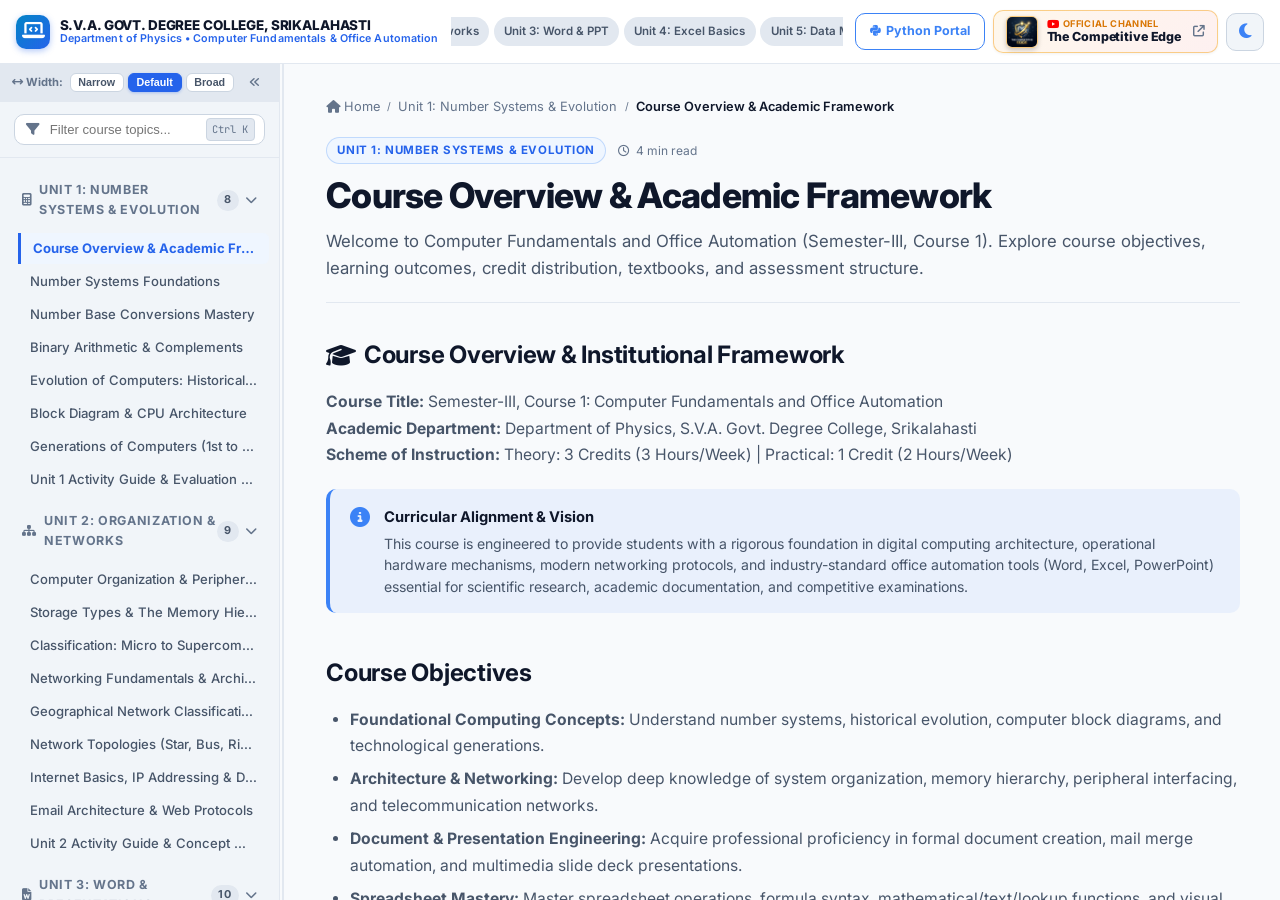
==== index.html @ bfd8ae58 "Initial commit: Computer Fundamentals & Office Automation Interactive Academic Portal" ====
<!DOCTYPE html>
<html lang="en" data-theme="light">
<head>
  <meta charset="UTF-8">
  <meta name="viewport" content="width=device-width, initial-scale=1.0">
  <title>Computer Fundamentals &amp; Office Automation | Department of Physics, S.V.A. Govt. Degree College, Srikalahasti</title>

  <!-- Google Fonts: Inter & JetBrains Mono -->
  <link rel="preconnect" href="https://fonts.googleapis.com">
  <link rel="preconnect" href="https://fonts.gstatic.com" crossorigin>
  <link href="https://fonts.googleapis.com/css2?family=Inter:wght@400;500;600;700;800&family=JetBrains+Mono:wght@400;500;700&display=swap" rel="stylesheet">

  <!-- Font Awesome 6.5 Icons -->
  <link rel="stylesheet" href="https://cdnjs.cloudflare.com/ajax/libs/font-awesome/6.5.1/css/all.min.css">

  <!-- Core Academic Theme & Interactive Tools Stylesheets -->
  <link rel="stylesheet" href="css/style.css">
  <link rel="stylesheet" href="css/interactive-tools.css">
</head>
<body>

  <!-- Top Reading Progress Indicator -->
  <div id="read-progress-bar"></div>

  <!-- Top Navigation Bar -->
  <header class="app-header">
    <div class="header-left">
      <button class="menu-toggle-btn" id="menu-toggle-btn" onclick="window.NavigationTracker.toggleMobileSidebar()" aria-label="Toggle Curriculum Menu">
        <i class="fa-solid fa-bars"></i>
      </button>

      <a href="#cfoa-intro" class="brand-badge">
        <div class="brand-logo-icon" style="background: linear-gradient(135deg, #0284c7, #2563eb);">
          <i class="fa-solid fa-laptop-code"></i>
        </div>
        <div class="brand-title-group">
          <h1>S.V.A. GOVT. DEGREE COLLEGE, SRIKALAHASTI</h1>
          <p>Department of Physics &bull; Computer Fundamentals &amp; Office Automation</p>
        </div>
      </a>
    </div>

    <!-- Quick Track Switcher Pills -->
    <nav class="track-switcher" aria-label="Curriculum Tracks">
      <a href="#cfoa-intro" class="track-pill active" data-track="track-unit1">Unit 1: Hardware</a>
      <a href="#computer-organization-io" class="track-pill" data-track="track-unit2">Unit 2: Networks</a>
      <a href="#word-basics-interface" class="track-pill" data-track="track-unit3">Unit 3: Word &amp; PPT</a>
      <a href="#spreadsheet-anatomy-referencing" class="track-pill" data-track="track-unit4">Unit 4: Excel Basics</a>
      <a href="#advanced-conditional-formatting" class="track-pill" data-track="track-unit5">Unit 5: Data Modelling</a>
      <a href="#lab-01-system-assembly" class="track-pill" data-track="track-practicals" style="background: rgba(16, 185, 129, 0.1); border-color: var(--accent-emerald); color: var(--accent-emerald);">
        <i class="fa-solid fa-flask"></i> 14 Practical Labs
      </a>
    </nav>

    <div class="header-right">
      <!-- Course Switcher Link to Python Master Portal -->
      <a href="../Python-SVAGDC/index.html" class="tool-btn" style="text-decoration: none; font-size: 0.78rem; font-weight: 700; color: #3b82f6; border-color: #3b82f6; display: inline-flex; align-items: center; gap: 0.35rem;" title="Switch to Python Master Portal">
        <i class="fa-brands fa-python"></i> Python Portal
      </a>

      <!-- YouTube Channel Promotion -->
      <a href="https://www.youtube.com/@TheCompetitiveEdge-b4z" target="_blank" rel="noopener noreferrer" class="yt-promo-btn" title="Visit our Official YouTube Channel: The Competitive Edge (S.V.A. Govt. Degree College, Srikalahasti)" aria-label="Visit The Competitive Edge Official YouTube Channel">
        <img src="Logo-TheCompetitiveEdge.jpg" alt="The Competitive Edge" class="yt-promo-logo">
        <div class="yt-text-box">
          <span class="yt-channel-label"><i class="fa-brands fa-youtube yt-red-icon"></i> Official Channel</span>
          <span class="yt-channel-name">The Competitive Edge</span>
        </div>
        <span class="yt-subscribe-badge" title="Watch on YouTube">
          <i class="fa-solid fa-arrow-up-right-from-square"></i>
        </span>
      </a>

      <button class="theme-toggle-btn" id="theme-toggle-btn" aria-label="Toggle Dark/Light Mode" title="Toggle Theme">
        <i class="fa-solid fa-moon"></i>
      </button>
    </div>
  </header>

  <!-- Main App Layout Container -->
  <div class="app-container">
    <!-- Mobile Sidebar Backdrop -->
    <div class="sidebar-backdrop" id="sidebar-backdrop" onclick="window.NavigationTracker.closeMobileSidebar()"></div>

    <!-- Floating Expand Button for Desktop when Sidebar is Collapsed -->
    <button class="sidebar-floating-toggle" id="sidebar-floating-toggle" title="Show Curriculum Menu">
      <i class="fa-solid fa-bars"></i>
      <span>Curriculum Menu</span>
    </button>

    <!-- Collapsible & Resizable Sidebar Navigation -->
    <aside class="app-sidebar" id="app-sidebar">
      <!-- Sidebar Width Adjustment Toolbar -->
      <div class="sidebar-width-toolbar">
        <div class="width-presets-group" title="Quick Width Presets">
          <span class="width-label"><i class="fa-solid fa-arrows-left-right"></i> Width:</span>
          <button type="button" class="btn-width-preset" data-width="210" title="Narrow Sidebar (210px)">Narrow</button>
          <button type="button" class="btn-width-preset active" data-width="280" title="Default Sidebar (280px)">Default</button>
          <button type="button" class="btn-width-preset" data-width="360" title="Broad Sidebar (360px)">Broad</button>
        </div>
        <button type="button" class="btn-sidebar-collapse" id="sidebar-collapse-btn" title="Collapse Sidebar Menu">
          <i class="fa-solid fa-angles-left"></i>
        </button>
      </div>

      <!-- Quick Search Filter in Sidebar -->
      <div class="sidebar-search-box">
        <div class="sidebar-input-wrapper">
          <i class="fa-solid fa-filter"></i>
          <input type="text" class="sidebar-search-input" id="sidebar-search-input" placeholder="Filter course topics..." autocomplete="off">
          <kbd class="sidebar-search-kbd">Ctrl K</kbd>
        </div>
      </div>

      <!-- Curriculum Accordion Tree Mount -->
      <nav class="curriculum-tree" id="curriculum-tree" aria-label="Curriculum Navigation"></nav>
    </aside>

    <!-- Draggable Sidebar Resizer Handle -->
    <div class="sidebar-resizer" id="sidebar-resizer" title="Drag to adjust sidebar width (Double-click to reset)"></div>

    <!-- Reading & Interactive Main Pane -->
    <main class="app-main" id="app-main">
      <div class="content-wrapper" id="topic-content-mount">
        <!-- Dynamic Topic Content Injected via app.js -->
        <div style="padding: 3rem 1rem; text-align: center; color: var(--text-muted);">
          <i class="fa-solid fa-spinner fa-spin" style="font-size: 2rem; margin-bottom: 1rem; color: var(--primary);"></i>
          <p>Loading course modules...</p>
        </div>
      </div>

      <!-- YouTube Channel Promotion Banner -->
      <section class="bottom-yt-promo-container" aria-label="Official YouTube Channel Promotion">
        <div class="bottom-yt-card">
          <div class="bottom-yt-left">
            <img src="Logo-TheCompetitiveEdge.jpg" alt="The Competitive Edge Crest Logo" class="bottom-yt-crest">
          </div>
          <div class="bottom-yt-body">
            <div class="bottom-yt-badge">
              <i class="fa-brands fa-youtube"></i> OFFICIAL YOUTUBE CHANNEL
            </div>
            <h2 class="bottom-yt-title">The Competitive Edge</h2>
            <p class="bottom-yt-subtitle">
              Department of Physics &bull; S.V.A. Govt. Degree College, Srikalahasti
            </p>
            <div class="bottom-yt-desc">
              <p>
                <strong>Welcome to The Competitive Edge</strong> &mdash; your one-stop academic destination for smart and effective competitive exam preparation! 🎯
              </p>
              <p>
                A complete package for degree scholars and competitive aspirants. We are dedicated to helping students build the analytical skills, computer literacy, reasoning, and competitive edge needed to succeed in government and higher academic examinations.
              </p>
              
              <div class="bottom-yt-features-title">
                📚 What you’ll find on this channel:
              </div>
              <ul class="bottom-yt-grid">
                <li><span>📰</span> Daily Current Affairs &amp; Quizzes</li>
                <li><span>🔢</span> Quantitative Aptitude &amp; Arithmetic</li>
                <li><span>🧠</span> Reasoning &ndash; Verbal &amp; Non-Verbal</li>
                <li><span>📖</span> General English &amp; Vocabulary</li>
                <li><span>🔬</span> General Science &amp; Physics Lectures</li>
                <li><span>💻</span> Computer Fundamentals &amp; Office Automation</li>
                <li><span>🎯</span> Practice Questions, Quizzes &amp; Revision</li>
                <li><span>💡</span> Exam Strategies, Tips &amp; Shortcuts</li>
              </ul>

              <div class="bottom-yt-target-exams">
                Content tailored for aspirants preparing for UPSC, SSC CGL, Banking, Railways (RRB), APPSC, TSPSC, State PSCs, Police, Defence, and university examinations.
              </div>
            </div>
            <div class="bottom-yt-actions">
              <a href="https://www.youtube.com/@TheCompetitiveEdge-b4z" target="_blank" rel="noopener noreferrer" class="btn-yt-big-subscribe" title="Subscribe to The Competitive Edge on YouTube">
                <i class="fa-brands fa-youtube"></i> Subscribe &amp; Watch Lectures <i class="fa-solid fa-arrow-up-right-from-square"></i>
              </a>
              <span class="bottom-yt-stat"><i class="fa-solid fa-circle-check"></i> Free Academic Lectures &amp; Competitive Exam Prep</span>
            </div>
          </div>
        </div>
      </section>

      <!-- Footer -->
      <footer class="app-footer">
        <div class="footer-dept-badge">DEPARTMENT OF PHYSICS</div>
        <p>S.V.A. Govt. Degree College, Srikalahasti, Tirupati District, Andhra Pradesh</p>
        <p style="margin-top: 0.35rem; font-size: 0.76rem; color: var(--text-muted);">
          Semester-III &bull; Course 1: Computer Fundamentals and Office Automation &bull; Live Interactive Web Portal
        </p>
      </footer>
    </main>
  </div>

  <!-- Global Fast Search Modal (Ctrl+K) -->
  <div class="search-modal-backdrop" id="search-modal-backdrop">
    <div class="search-modal">
      <div class="search-modal-header">
        <i class="fa-solid fa-magnifying-glass"></i>
        <input type="text" class="search-modal-input" id="search-modal-input" placeholder="Search number systems, networking, Word, Excel formulas, labs..." autocomplete="off">
        <button class="search-modal-close" id="search-modal-close" aria-label="Close search modal">
          <i class="fa-solid fa-xmark"></i>
        </button>
      </div>
      <ul class="search-results-list" id="search-results-list"></ul>
    </div>
  </div>

  <!-- Application Logic Scripts -->
  <script src="js/curriculum_data.js"></script>
  <script src="js/spreadsheet_engine.js"></script>
  <script src="js/number_converter.js"></script>
  <script src="js/topology_simulator.js"></script>
  <script src="js/quiz.js"></script>
  <script src="js/navigation.js"></script>
  <script src="js/app.js"></script>

</body>
</html>
---- css/style.css ----
/* ==========================================================================
   Python-SVAGDC: Master Python Learning Portal
   S.V.A. Govt. Degree College, Srikalahasti
   Bespoke Academic Theme & Responsive Layout
   ========================================================================== */

:root {
  --font-sans: 'Inter', -apple-system, BlinkMacSystemFont, "Segoe UI", Roboto, Oxygen, Ubuntu, Cantarell, sans-serif;
  --font-mono: 'JetBrains Mono', 'Fira Code', Menlo, Monaco, Consolas, monospace;

  /* Light Theme Palette */
  --bg-primary: #f8fafc;
  --bg-surface: #ffffff;
  --bg-surface-elevated: #ffffff;
  --bg-sidebar: #f1f5f9;
  --bg-hover: #e2e8f0;
  --bg-active: #e0f2fe;

  --border-subtle: #e2e8f0;
  --border-medium: #cbd5e1;
  --border-focus: #3b82f6;

  --text-primary: #0f172a;
  --text-secondary: #475569;
  --text-muted: #64748b;
  --text-inverse: #ffffff;

  --primary: #2563eb;
  --primary-hover: #1d4ed8;
  --primary-light: #eff6ff;
  --primary-dark: #1e40af;

  --accent-cyan: #0284c7;
  --accent-emerald: #059669;
  --accent-amber: #d97706;
  --accent-purple: #7c3aed;
  --accent-rose: #e11d48;

  --card-shadow: 0 1px 3px 0 rgb(0 0 0 / 0.08), 0 1px 2px -1px rgb(0 0 0 / 0.08);
  --card-shadow-hover: 0 10px 15px -3px rgb(0 0 0 / 0.08), 0 4px 6px -4px rgb(0 0 0 / 0.04);
  --modal-shadow: 0 20px 25px -5px rgb(0 0 0 / 0.15), 0 8px 10px -6px rgb(0 0 0 / 0.1);

  --header-height: 64px;
  --sidebar-width: 280px;
  --content-max-width: 1040px;
  --radius-sm: 6px;
  --radius-md: 10px;
  --radius-lg: 16px;
  --radius-full: 9999px;
  --transition-fast: 0.15s ease;
  --transition-normal: 0.25s ease;
}

[data-theme="dark"] {
  --bg-primary: #090d16;
  --bg-surface: #0f172a;
  --bg-surface-elevated: #1e293b;
  --bg-sidebar: #0b1120;
  --bg-hover: #1e293b;
  --bg-active: #1e3a8a33;

  --border-subtle: #1e293b;
  --border-medium: #334155;
  --border-focus: #60a5fa;

  --text-primary: #f8fafc;
  --text-secondary: #cbd5e1;
  --text-muted: #94a3b8;
  --text-inverse: #0f172a;

  --primary: #38bdf8;
  --primary-hover: #7dd3fc;
  --primary-light: #0369a133;
  --primary-dark: #0284c7;

  --accent-cyan: #38bdf8;
  --accent-emerald: #10b981;
  --accent-amber: #fbbf24;
  --accent-purple: #a855f7;
  --accent-rose: #f43f5e;

  --card-shadow: 0 4px 6px -1px rgb(0 0 0 / 0.3), 0 2px 4px -2px rgb(0 0 0 / 0.3);
  --card-shadow-hover: 0 10px 15px -3px rgb(0 0 0 / 0.4), 0 4px 6px -4px rgb(0 0 0 / 0.2);
  --modal-shadow: 0 25px 50px -12px rgb(0 0 0 / 0.7);
}

*, *::before, *::after {
  box-sizing: border-box;
  margin: 0;
  padding: 0;
}

html {
  scroll-behavior: smooth;
  font-size: 16px;
}

body {
  font-family: var(--font-sans);
  background-color: var(--bg-primary);
  color: var(--text-primary);
  line-height: 1.65;
  min-height: 100vh;
  display: flex;
  flex-direction: column;
  -webkit-font-smoothing: antialiased;
  -moz-osx-font-smoothing: grayscale;
}

/* ================= Top Progress Bar ================= */
#read-progress-bar {
  position: fixed;
  top: 0;
  left: 0;
  height: 3px;
  background: linear-gradient(90deg, var(--accent-cyan), var(--primary), var(--accent-emerald));
  z-index: 1001;
  width: 0%;
  transition: width 0.1s linear;
}

/* ================= Top Navigation Bar ================= */
.app-header {
  height: var(--header-height);
  background-color: var(--bg-surface);
  border-bottom: 1px solid var(--border-subtle);
  position: sticky;
  top: 0;
  z-index: 1000;
  display: flex;
  align-items: center;
  justify-content: space-between;
  padding: 0 1rem;
  gap: 0.75rem;
  backdrop-filter: blur(12px);
}

.header-left {
  display: flex;
  align-items: center;
  gap: 0.6rem;
  flex-shrink: 0;
}

.menu-toggle-btn {
  display: none;
  background: transparent;
  border: 1px solid var(--border-medium);
  color: var(--text-primary);
  width: 36px;
  height: 36px;
  border-radius: var(--radius-sm);
  cursor: pointer;
  align-items: center;
  justify-content: center;
  font-size: 1rem;
}

.brand-badge {
  display: flex;
  align-items: center;
  gap: 0.6rem;
  text-decoration: none;
  color: inherit;
}

.brand-logo-icon {
  width: 34px;
  height: 34px;
  background: linear-gradient(135deg, #0284c7, #3b82f6);
  border-radius: var(--radius-md);
  display: flex;
  align-items: center;
  justify-content: center;
  color: #ffffff;
  font-size: 1.15rem;
  box-shadow: 0 2px 6px rgba(37, 99, 235, 0.35);
  flex-shrink: 0;
}

.brand-title-group h1 {
  font-size: 0.84rem;
  font-weight: 800;
  letter-spacing: -0.01em;
  color: var(--text-primary);
  line-height: 1.15;
  white-space: nowrap;
}

.brand-title-group p {
  font-size: 0.67rem;
  font-weight: 600;
  color: var(--primary);
  letter-spacing: 0.01em;
  line-height: 1.1;
  white-space: nowrap;
}

/* Quick Track Switcher Pills */
.track-switcher {
  display: flex;
  align-items: center;
  gap: 0.3rem;
  overflow-x: auto;
  flex: 1;
  min-width: 0;
  justify-content: center;
  scrollbar-width: none;
  padding: 0 0.25rem;
}

.track-switcher::-webkit-scrollbar {
  display: none;
}

.track-pill {
  padding: 0.26rem 0.58rem;
  border-radius: var(--radius-full);
  font-size: 0.72rem;
  font-weight: 600;
  color: var(--text-secondary);
  background: var(--bg-hover);
  border: 1px solid transparent;
  cursor: pointer;
  text-decoration: none;
  white-space: nowrap;
  flex-shrink: 0;
  transition: all var(--transition-fast);
}

.track-pill:hover {
  background: var(--bg-active);
  color: var(--primary);
  border-color: var(--border-medium);
}

.track-pill.active {
  background: var(--primary);
  color: #ffffff;
  border-color: var(--primary);
}

.header-right {
  display: flex;
  align-items: center;
  gap: 0.5rem;
  flex-shrink: 0;
}

/* ================= The Competitive Edge YouTube Promotion Badge ================= */
.yt-promo-btn {
  display: flex;
  align-items: center;
  gap: 0.55rem;
  padding: 0.3rem 0.75rem;
  min-width: auto;
  background: linear-gradient(135deg, rgba(245, 158, 11, 0.08), rgba(239, 68, 68, 0.08));
  border: 1.5px solid rgba(245, 158, 11, 0.45);
  border-radius: var(--radius-md);
  color: var(--text-primary);
  text-decoration: none;
  cursor: pointer;
  transition: all var(--transition-fast);
  line-height: 1.2;
  box-shadow: 0 1px 3px rgba(0, 0, 0, 0.06);
}

.yt-promo-btn:hover {
  background: linear-gradient(135deg, rgba(245, 158, 11, 0.16), rgba(239, 68, 68, 0.15));
  border-color: #f59e0b;
  box-shadow: 0 3px 10px rgba(245, 158, 11, 0.25);
  transform: translateY(-1px);
}

.yt-promo-logo {
  width: 32px;
  height: 32px;
  border-radius: 6px;
  object-fit: cover;
  flex-shrink: 0;
  box-shadow: 0 2px 5px rgba(0, 0, 0, 0.2);
  border: 1px solid rgba(245, 158, 11, 0.5);
  transition: transform var(--transition-fast);
}

.yt-promo-btn:hover .yt-promo-logo {
  transform: scale(1.05);
}

.yt-text-box {
  display: flex;
  flex-direction: column;
}

.yt-channel-label {
  font-size: 0.58rem;
  font-weight: 700;
  text-transform: uppercase;
  letter-spacing: 0.04em;
  color: #d97706;
  display: flex;
  align-items: center;
  gap: 0.25rem;
}

.yt-red-icon {
  color: #ff0000;
  font-size: 0.68rem;
}

.yt-channel-name {
  font-size: 0.78rem;
  font-weight: 800;
  color: var(--text-primary);
  white-space: nowrap;
  letter-spacing: -0.01em;
}

.yt-subscribe-badge {
  font-size: 0.72rem;
  color: var(--text-muted);
  margin-left: 0.2rem;
  transition: color var(--transition-fast), transform var(--transition-fast);
}

.yt-promo-btn:hover .yt-subscribe-badge {
  color: #ef4444;
  transform: translate(2px, -2px);
}

[data-theme="dark"] .yt-promo-btn {
  background: linear-gradient(135deg, rgba(245, 158, 11, 0.12), rgba(239, 68, 68, 0.14));
  border-color: rgba(245, 158, 11, 0.55);
}

[data-theme="dark"] .yt-channel-label {
  color: #fbbf24;
}

[data-theme="dark"] .yt-promo-btn:hover {
  border-color: #fbbf24;
  box-shadow: 0 4px 16px rgba(245, 158, 11, 0.35);
}

@media (max-width: 1024px) {
  .yt-promo-btn {
    min-width: auto;
    padding: 0.35rem 0.75rem;
  }
}

@media (max-width: 768px) {
  .yt-channel-label {
    font-size: 0.6rem;
  }
  .yt-channel-name {
    font-size: 0.78rem;
  }
}

@media (max-width: 580px) {
  .yt-text-box, .yt-subscribe-badge {
    display: none;
  }
  .yt-promo-btn {
    min-width: auto;
    padding: 0.25rem 0.4rem;
  }
  .yt-promo-logo {
    width: 34px;
    height: 34px;
  }
}

.search-trigger-btn {
  display: flex;
  align-items: center;
  gap: 0.5rem;
  padding: 0.45rem 0.85rem;
  background: var(--bg-sidebar);
  border: 1px solid var(--border-medium);
  border-radius: var(--radius-md);
  color: var(--text-muted);
  font-size: 0.82rem;
  cursor: pointer;
  transition: all var(--transition-fast);
}

.search-trigger-btn:hover {
  border-color: var(--primary);
  color: var(--text-primary);
}

.search-kbd {
  font-family: var(--font-mono);
  font-size: 0.7rem;
  background: var(--bg-hover);
  border: 1px solid var(--border-medium);
  border-radius: 4px;
  padding: 0.1rem 0.35rem;
  color: var(--text-secondary);
}

.theme-toggle-btn {
  background: var(--bg-sidebar);
  border: 1px solid var(--border-medium);
  color: var(--text-primary);
  width: 38px;
  height: 38px;
  border-radius: var(--radius-md);
  display: flex;
  align-items: center;
  justify-content: center;
  cursor: pointer;
  font-size: 1.05rem;
  transition: all var(--transition-fast);
}

.theme-toggle-btn:hover {
  background: var(--bg-hover);
  border-color: var(--border-focus);
}

/* ================= App Layout Wrapper ================= */
.app-container {
  display: flex;
  flex: 1;
  position: relative;
  overflow: hidden;
}

/* ================= Sidebar Navigation & Width Controls ================= */
.app-sidebar {
  width: var(--sidebar-width);
  background-color: var(--bg-sidebar);
  border-right: 1px solid var(--border-subtle);
  height: calc(100vh - var(--header-height));
  position: sticky;
  top: var(--header-height);
  overflow-y: auto;
  display: flex;
  flex-direction: column;
  flex-shrink: 0;
  transition: transform var(--transition-normal);
}

.app-sidebar.collapsed-desktop {
  width: 0 !important;
  min-width: 0 !important;
  overflow: hidden !important;
  border-right: none !important;
  padding: 0 !important;
  visibility: hidden;
}

/* Sidebar Width Toolbar (Narrow, Default, Broad Presets & Collapse) */
.sidebar-width-toolbar {
  display: flex;
  align-items: center;
  justify-content: space-between;
  padding: 0.4rem 0.75rem;
  background-color: var(--bg-hover);
  border-bottom: 1px solid var(--border-subtle);
  position: sticky;
  top: 0;
  z-index: 12;
  font-size: 0.74rem;
}

.width-presets-group {
  display: flex;
  align-items: center;
  gap: 0.25rem;
}

.width-label {
  font-size: 0.7rem;
  font-weight: 700;
  color: var(--text-muted);
  display: flex;
  align-items: center;
  gap: 0.2rem;
  margin-right: 0.15rem;
}

.btn-width-preset {
  background: var(--bg-surface);
  border: 1px solid var(--border-medium);
  color: var(--text-secondary);
  font-size: 0.67rem;
  font-weight: 600;
  padding: 0.18rem 0.48rem;
  border-radius: var(--radius-sm);
  cursor: pointer;
  transition: all var(--transition-fast);
}

.btn-width-preset:hover {
  background: var(--bg-surface);
  color: var(--primary);
  border-color: var(--primary);
}

.btn-width-preset.active {
  background: var(--primary);
  color: #ffffff;
  border-color: var(--primary);
  font-weight: 700;
  box-shadow: 0 1px 3px rgba(37, 99, 235, 0.3);
}

.btn-sidebar-collapse {
  background: transparent;
  border: 1px solid transparent;
  color: var(--text-muted);
  width: 24px;
  height: 24px;
  border-radius: var(--radius-sm);
  display: flex;
  align-items: center;
  justify-content: center;
  cursor: pointer;
  font-size: 0.72rem;
  transition: all var(--transition-fast);
}

.btn-sidebar-collapse:hover {
  background: var(--bg-surface);
  color: var(--primary);
  border-color: var(--border-medium);
}

/* Draggable Splitter Divider between Sidebar and Main Content */
.sidebar-resizer {
  width: 6px;
  background: transparent;
  cursor: col-resize;
  position: relative;
  flex-shrink: 0;
  z-index: 90;
  transition: background 0.15s ease;
  user-select: none;
}

.sidebar-resizer::after {
  content: '';
  position: absolute;
  top: 0;
  bottom: 0;
  left: 2px;
  width: 2px;
  background: var(--border-subtle);
  transition: all 0.15s ease;
}

.sidebar-resizer:hover,
.sidebar-resizer.dragging {
  background: rgba(37, 99, 235, 0.12);
}

.sidebar-resizer:hover::after,
.sidebar-resizer.dragging::after {
  background: var(--primary);
  width: 3px;
  box-shadow: 0 0 8px rgba(37, 99, 235, 0.5);
}

body.resizing-sidebar {
  cursor: col-resize !important;
  user-select: none !important;
}

body.resizing-sidebar iframe,
body.resizing-sidebar textarea {
  pointer-events: none !important;
}

/* Floating Expand Trigger when Sidebar is Hidden on Desktop */
.sidebar-floating-toggle {
  display: none;
  position: fixed;
  left: 0;
  top: 75px;
  z-index: 1002;
  background: var(--primary);
  color: #ffffff;
  border: none;
  border-radius: 0 var(--radius-md) var(--radius-md) 0;
  padding: 0.5rem 0.75rem;
  cursor: pointer;
  box-shadow: 0 4px 14px rgba(37, 99, 235, 0.45);
  align-items: center;
  gap: 0.45rem;
  font-size: 0.78rem;
  font-weight: 700;
  transition: all var(--transition-fast);
}

.sidebar-floating-toggle:hover {
  background: var(--primary-hover);
  transform: translateX(2px);
}

.sidebar-floating-toggle.visible {
  display: inline-flex;
}

.sidebar-search-box {
  padding: 0.75rem 0.85rem;
  border-bottom: 1px solid var(--border-subtle);
  position: sticky;
  top: 36px;
  background-color: var(--bg-sidebar);
  z-index: 10;
}

.sidebar-input-wrapper {
  position: relative;
  display: flex;
  align-items: center;
}

.sidebar-input-wrapper i {
  position: absolute;
  left: 0.75rem;
  color: var(--text-muted);
  font-size: 0.85rem;
}

.sidebar-search-input {
  width: 100%;
  padding: 0.45rem 0.75rem 0.45rem 2.2rem;
  border-radius: var(--radius-md);
  border: 1px solid var(--border-medium);
  background-color: var(--bg-surface);
  color: var(--text-primary);
  font-size: 0.82rem;
  outline: none;
  transition: border-color var(--transition-fast);
}

.sidebar-search-input:focus {
  border-color: var(--border-focus);
  box-shadow: 0 0 0 2px rgba(59, 130, 246, 0.2);
}

.sidebar-search-kbd {
  position: absolute;
  right: 0.65rem;
  font-family: var(--font-mono);
  font-size: 0.65rem;
  background: var(--bg-hover);
  border: 1px solid var(--border-medium);
  border-radius: 4px;
  padding: 0.1rem 0.35rem;
  color: var(--text-muted);
  pointer-events: none;
}

.curriculum-tree {
  padding: 0.75rem 0.6rem 2rem 0.6rem;
  display: flex;
  flex-direction: column;
  gap: 0.35rem;
}

.category-group {
  border-radius: var(--radius-md);
  overflow: hidden;
}

.category-header {
  display: flex;
  align-items: center;
  justify-content: space-between;
  padding: 0.6rem 0.75rem;
  font-size: 0.78rem;
  font-weight: 700;
  text-transform: uppercase;
  letter-spacing: 0.05em;
  color: var(--text-muted);
  cursor: pointer;
  user-select: none;
  border-radius: var(--radius-sm);
  transition: all var(--transition-fast);
}

.category-header:hover {
  background-color: var(--bg-hover);
  color: var(--text-primary);
}

.category-header-title {
  display: flex;
  align-items: center;
  gap: 0.5rem;
}

.category-badge {
  font-size: 0.68rem;
  padding: 0.1rem 0.45rem;
  border-radius: var(--radius-full);
  background-color: var(--bg-hover);
  color: var(--text-secondary);
}

.category-arrow {
  font-size: 0.75rem;
  transition: transform var(--transition-fast);
}

.category-group.collapsed .category-arrow {
  transform: rotate(-90deg);
}

.category-group.collapsed .topic-list {
  display: none;
}

.topic-list {
  list-style: none;
  padding-left: 0.5rem;
  margin-top: 0.15rem;
  display: flex;
  flex-direction: column;
  gap: 0.12rem;
}

.topic-item a {
  display: flex;
  align-items: center;
  justify-content: space-between;
  gap: 0.45rem;
  padding: 0.42rem 0.75rem;
  font-size: 0.82rem;
  font-weight: 500;
  color: var(--text-secondary);
  text-decoration: none;
  border-radius: var(--radius-sm);
  transition: all var(--transition-fast);
  line-height: 1.35;
}

.topic-item a span {
  flex: 1;
  min-width: 0;
  overflow: hidden;
  text-overflow: ellipsis;
  white-space: nowrap;
}

.topic-item a:hover {
  background-color: var(--bg-hover);
  color: var(--text-primary);
  transform: translateX(2px);
}

.topic-item.active a {
  background-color: var(--primary-light);
  color: var(--primary);
  font-weight: 700;
  border-left: 3px solid var(--primary);
  border-top-left-radius: 0;
  border-bottom-left-radius: 0;
}

.topic-item .check-icon {
  font-size: 0.72rem;
  color: var(--accent-emerald);
  display: none;
}

.topic-item.completed .check-icon {
  display: inline-block;
}

/* ================= Main Content Area ================= */
.app-main {
  flex: 1;
  min-width: 0;
  height: calc(100vh - var(--header-height));
  overflow-y: auto;
  padding: 2rem 2.5rem 4rem 2.5rem;
  scroll-behavior: smooth;
}

.content-wrapper {
  max-width: var(--content-max-width);
  margin: 0 auto;
}

/* Breadcrumbs */
.breadcrumbs {
  display: flex;
  align-items: center;
  gap: 0.45rem;
  font-size: 0.8rem;
  color: var(--text-muted);
  margin-bottom: 1.25rem;
}

.breadcrumbs a {
  color: var(--text-muted);
  text-decoration: none;
  transition: color var(--transition-fast);
}

.breadcrumbs a:hover {
  color: var(--primary);
}

.breadcrumbs .separator {
  font-size: 0.65rem;
  color: var(--text-muted);
}

.breadcrumbs .current {
  color: var(--text-primary);
  font-weight: 600;
}

/* Lesson Header & Meta */
.lesson-header {
  margin-bottom: 2rem;
  padding-bottom: 1.25rem;
  border-bottom: 1px solid var(--border-subtle);
}

.lesson-meta-row {
  display: flex;
  align-items: center;
  gap: 0.75rem;
  margin-bottom: 0.6rem;
  flex-wrap: wrap;
}

.module-tag {
  font-size: 0.72rem;
  font-weight: 700;
  text-transform: uppercase;
  letter-spacing: 0.05em;
  padding: 0.2rem 0.65rem;
  border-radius: var(--radius-full);
  background-color: var(--primary-light);
  color: var(--primary);
  border: 1px solid rgba(59, 130, 246, 0.25);
}

.read-time {
  font-size: 0.75rem;
  color: var(--text-muted);
  display: flex;
  align-items: center;
  gap: 0.35rem;
}

.lesson-title {
  font-size: 2.2rem;
  font-weight: 800;
  letter-spacing: -0.02em;
  color: var(--text-primary);
  line-height: 1.2;
  margin-bottom: 0.75rem;
}

.lesson-lead {
  font-size: 1.05rem;
  color: var(--text-secondary);
  line-height: 1.6;
  max-width: 900px;
}

/* Chapter Navigation Quick Buttons */
.nav-buttons-bar {
  display: flex;
  align-items: center;
  justify-content: space-between;
  margin: 1.5rem 0;
  gap: 1rem;
}

.nav-btn {
  display: inline-flex;
  align-items: center;
  gap: 0.5rem;
  padding: 0.55rem 1.1rem;
  border-radius: var(--radius-md);
  font-size: 0.86rem;
  font-weight: 600;
  text-decoration: none;
  cursor: pointer;
  transition: all var(--transition-fast);
  border: 1px solid var(--border-medium);
  background-color: var(--bg-surface);
  color: var(--text-primary);
}

.nav-btn:hover {
  border-color: var(--primary);
  color: var(--primary);
  background-color: var(--bg-hover);
}

.nav-btn.primary {
  background-color: var(--primary);
  color: #ffffff;
  border-color: var(--primary);
  box-shadow: 0 2px 4px rgba(37, 99, 235, 0.25);
}

.nav-btn.primary:hover {
  background-color: var(--primary-hover);
}

.nav-btn.disabled {
  opacity: 0.4;
  pointer-events: none;
  cursor: not-allowed;
}

/* Pedagogical Sections & Typography */
.pedagogy-section {
  margin-bottom: 2.5rem;
}

.pedagogy-section h2 {
  font-size: 1.5rem;
  font-weight: 700;
  letter-spacing: -0.01em;
  color: var(--text-primary);
  margin-bottom: 0.9rem;
  display: flex;
  align-items: center;
  gap: 0.5rem;
}

.pedagogy-section h3 {
  font-size: 1.2rem;
  font-weight: 600;
  color: var(--text-primary);
  margin: 1.5rem 0 0.75rem 0;
}

.pedagogy-section p {
  color: var(--text-secondary);
  font-size: 0.98rem;
  line-height: 1.7;
  margin-bottom: 1rem;
}

.pedagogy-section ul, .pedagogy-section ol {
  color: var(--text-secondary);
  font-size: 0.98rem;
  line-height: 1.7;
  padding-left: 1.5rem;
  margin-bottom: 1rem;
}

.pedagogy-section li {
  margin-bottom: 0.4rem;
}

.pedagogy-section code {
  font-family: var(--font-mono);
  font-size: 0.88em;
  background-color: var(--bg-hover);
  color: var(--accent-rose);
  padding: 0.15rem 0.35rem;
  border-radius: var(--radius-sm);
  border: 1px solid var(--border-subtle);
}

/* Callout Alerts */
.callout-box {
  border-radius: var(--radius-md);
  padding: 1rem 1.25rem;
  margin: 1.25rem 0;
  display: flex;
  gap: 0.85rem;
  border-left: 4px solid;
}

.callout-box.info {
  background-color: rgba(59, 130, 246, 0.08);
  border-color: #3b82f6;
  color: var(--text-primary);
}

.callout-box.tip {
  background-color: rgba(16, 185, 129, 0.08);
  border-color: #10b981;
  color: var(--text-primary);
}

.callout-box.warning {
  background-color: rgba(245, 158, 11, 0.08);
  border-color: #f59e0b;
  color: var(--text-primary);
}

.callout-box.academic {
  background-color: rgba(124, 58, 237, 0.08);
  border-color: #7c3aed;
  color: var(--text-primary);
}

.callout-icon {
  font-size: 1.25rem;
  line-height: 1;
  flex-shrink: 0;
  margin-top: 0.15rem;
}

.callout-box.info .callout-icon { color: #3b82f6; }
.callout-box.tip .callout-icon { color: #10b981; }
.callout-box.warning .callout-icon { color: #f59e0b; }
.callout-box.academic .callout-icon { color: #7c3aed; }

.callout-content {
  flex: 1;
}

.callout-title {
  font-weight: 700;
  font-size: 0.92rem;
  margin-bottom: 0.25rem;
}

.callout-text {
  font-size: 0.88rem;
  color: var(--text-secondary);
  line-height: 1.5;
}

/* Modern Data & Reference Tables */
.table-container {
  overflow-x: auto;
  margin: 1.5rem 0;
  border-radius: var(--radius-md);
  border: 1px solid var(--border-medium);
  background-color: var(--bg-surface);
  box-shadow: var(--card-shadow);
}

.data-table {
  width: 100%;
  border-collapse: collapse;
  text-align: left;
  font-size: 0.88rem;
}

.data-table th {
  background-color: var(--bg-sidebar);
  color: var(--text-primary);
  font-weight: 700;
  padding: 0.75rem 1rem;
  border-bottom: 2px solid var(--border-medium);
  white-space: nowrap;
}

.data-table td {
  padding: 0.75rem 1rem;
  border-bottom: 1px solid var(--border-subtle);
  color: var(--text-secondary);
}

.data-table tr:last-child td {
  border-bottom: none;
}

.data-table tr:hover td {
  background-color: var(--bg-hover);
}

/* ================= Search Modal ================= */
.search-modal-backdrop {
  position: fixed;
  inset: 0;
  background-color: rgba(0, 0, 0, 0.6);
  backdrop-filter: blur(4px);
  z-index: 2000;
  display: none;
  align-items: flex-start;
  justify-content: center;
  padding-top: 10vh;
}

.search-modal-backdrop.active {
  display: flex;
}

.search-modal {
  width: 90%;
  max-width: 620px;
  background-color: var(--bg-surface);
  border: 1px solid var(--border-medium);
  border-radius: var(--radius-lg);
  box-shadow: var(--modal-shadow);
  overflow: hidden;
  display: flex;
  flex-direction: column;
}

.search-modal-header {
  display: flex;
  align-items: center;
  padding: 0.85rem 1.25rem;
  border-bottom: 1px solid var(--border-subtle);
  gap: 0.75rem;
}

.search-modal-header i {
  color: var(--text-muted);
  font-size: 1.1rem;
}

.search-modal-input {
  flex: 1;
  border: none;
  background: transparent;
  color: var(--text-primary);
  font-size: 1.05rem;
  outline: none;
}

.search-modal-close {
  background: none;
  border: none;
  color: var(--text-muted);
  cursor: pointer;
  font-size: 1.1rem;
  padding: 0.2rem;
}

.search-results-list {
  max-height: 400px;
  overflow-y: auto;
  padding: 0.5rem;
  list-style: none;
}

.search-result-item a {
  display: block;
  padding: 0.75rem 1rem;
  border-radius: var(--radius-md);
  text-decoration: none;
  color: var(--text-primary);
  transition: background-color var(--transition-fast);
}

.search-result-item a:hover {
  background-color: var(--bg-hover);
}

.search-result-title {
  font-weight: 600;
  font-size: 0.92rem;
}

.search-result-path {
  font-size: 0.76rem;
  color: var(--text-muted);
  margin-top: 0.15rem;
}

/* ================= Big Size Bottom YouTube Promotion Banner ================= */
.bottom-yt-promo-container {
  max-width: var(--content-max-width);
  margin: 3.5rem auto 2.5rem auto;
  padding: 0 0.5rem;
}

.bottom-yt-card {
  display: flex;
  align-items: flex-start;
  gap: 2.25rem;
  background: linear-gradient(135deg, rgba(245, 158, 11, 0.07), rgba(239, 68, 68, 0.08), rgba(37, 99, 235, 0.05));
  border: 2px solid rgba(245, 158, 11, 0.45);
  border-radius: var(--radius-lg);
  padding: 2.25rem 2.5rem;
  box-shadow: 0 4px 24px rgba(0, 0, 0, 0.06);
  position: relative;
  overflow: hidden;
  transition: all var(--transition-normal);
}

.bottom-yt-card::before {
  content: '';
  position: absolute;
  top: -60px;
  right: -60px;
  width: 180px;
  height: 180px;
  background: radial-gradient(circle, rgba(239, 68, 68, 0.15) 0%, transparent 70%);
  border-radius: 50%;
  pointer-events: none;
}

.bottom-yt-card:hover {
  border-color: #f59e0b;
  box-shadow: 0 8px 32px rgba(245, 158, 11, 0.22);
  transform: translateY(-2px);
}

.bottom-yt-left {
  flex-shrink: 0;
  margin-top: 0.25rem;
}

.bottom-yt-crest {
  width: 110px;
  height: 110px;
  border-radius: 20px;
  object-fit: cover;
  box-shadow: 0 6px 18px rgba(0, 0, 0, 0.28);
  border: 2.5px solid rgba(245, 158, 11, 0.65);
  transition: transform var(--transition-fast);
}

.bottom-yt-card:hover .bottom-yt-crest {
  transform: scale(1.05) rotate(1deg);
}

.bottom-yt-body {
  flex: 1;
  min-width: 0;
}

.bottom-yt-badge {
  display: inline-flex;
  align-items: center;
  gap: 0.45rem;
  font-size: 0.72rem;
  font-weight: 800;
  text-transform: uppercase;
  letter-spacing: 0.06em;
  color: #ffffff;
  background: linear-gradient(135deg, #dc2626, #b91c1c);
  padding: 0.25rem 0.8rem;
  border-radius: var(--radius-full);
  margin-bottom: 0.65rem;
  box-shadow: 0 2px 6px rgba(220, 38, 38, 0.35);
}

.bottom-yt-title {
  font-size: 1.65rem;
  font-weight: 800;
  color: var(--text-primary);
  margin-bottom: 0.2rem;
  letter-spacing: -0.02em;
  line-height: 1.2;
}

.bottom-yt-subtitle {
  font-size: 0.88rem;
  font-weight: 600;
  color: #d97706;
  margin-bottom: 0.75rem;
}

.bottom-yt-desc {
  font-size: 0.92rem;
  color: var(--text-secondary);
  line-height: 1.65;
  margin-bottom: 1.25rem;
  max-width: 100%;
}

.bottom-yt-desc p {
  margin-bottom: 0.65rem;
}

.bottom-yt-features-title {
  font-size: 0.96rem;
  font-weight: 700;
  color: var(--text-primary);
  margin: 1.15rem 0 0.5rem 0;
  display: flex;
  align-items: center;
  gap: 0.4rem;
}

.bottom-yt-grid {
  display: grid;
  grid-template-columns: repeat(auto-fit, minmax(260px, 1fr));
  gap: 0.45rem 1.25rem;
  margin: 0.6rem 0 1.2rem 0;
  list-style: none;
  padding: 0;
}

.bottom-yt-grid li {
  font-size: 0.88rem;
  color: var(--text-secondary);
  display: flex;
  align-items: center;
  gap: 0.5rem;
  line-height: 1.4;
}

.bottom-yt-target-exams {
  font-size: 0.88rem;
  color: var(--text-secondary);
  background: var(--bg-hover);
  border-left: 3px solid #f59e0b;
  padding: 0.75rem 1rem;
  border-radius: 0 var(--radius-sm) var(--radius-sm) 0;
  margin: 1rem 0 1.25rem 0;
  line-height: 1.6;
}

.bottom-yt-actions {
  display: flex;
  align-items: center;
  gap: 1.25rem;
  flex-wrap: wrap;
}

.btn-yt-big-subscribe {
  display: inline-flex;
  align-items: center;
  gap: 0.65rem;
  padding: 0.7rem 1.6rem;
  background: linear-gradient(135deg, #ef4444, #dc2626);
  color: #ffffff !important;
  font-size: 0.95rem;
  font-weight: 700;
  border-radius: var(--radius-md);
  text-decoration: none;
  box-shadow: 0 4px 14px rgba(239, 68, 68, 0.38);
  transition: all var(--transition-fast);
}

.btn-yt-big-subscribe:hover {
  background: linear-gradient(135deg, #dc2626, #b91c1c);
  box-shadow: 0 6px 20px rgba(239, 68, 68, 0.55);
  transform: translateY(-2px);
}

.bottom-yt-stat {
  font-size: 0.84rem;
  color: var(--text-muted);
  display: inline-flex;
  align-items: center;
  gap: 0.4rem;
}

.bottom-yt-stat i {
  color: var(--accent-emerald);
}

[data-theme="dark"] .bottom-yt-card {
  background: linear-gradient(135deg, rgba(245, 158, 11, 0.12), rgba(239, 68, 68, 0.12), rgba(30, 58, 138, 0.2));
  border-color: rgba(245, 158, 11, 0.5);
}

[data-theme="dark"] .bottom-yt-subtitle {
  color: #fbbf24;
}

@media (max-width: 768px) {
  .bottom-yt-card {
    flex-direction: column;
    text-align: center;
    gap: 1.5rem;
    padding: 1.75rem 1.25rem;
  }
  
  .bottom-yt-actions {
    justify-content: center;
  }
  
  .bottom-yt-crest {
    width: 90px;
    height: 90px;
  }
}

/* ================= Footer ================= */
.app-footer {
  background-color: var(--bg-surface);
  border-top: 1px solid var(--border-subtle);
  padding: 2rem 1.5rem;
  text-align: center;
  color: var(--text-muted);
  font-size: 0.82rem;
}

.footer-dept-badge {
  font-weight: 700;
  color: var(--text-primary);
  margin-bottom: 0.35rem;
}

/* ================= Responsive Breakpoints ================= */
@media (max-width: 1024px) {
  .track-switcher {
    display: none;
  }
}

@media (max-width: 860px) {
  .menu-toggle-btn {
    display: flex;
  }

  .sidebar-resizer,
  .sidebar-width-toolbar,
  .sidebar-floating-toggle {
    display: none !important;
  }

  .app-sidebar {
    position: fixed;
    left: 0;
    top: var(--header-height);
    bottom: 0;
    z-index: 1050;
    transform: translateX(-100%);
    box-shadow: var(--modal-shadow);
  }

  .app-sidebar.open {
    transform: translateX(0);
  }

  .sidebar-backdrop {
    position: fixed;
    inset: 0;
    top: var(--header-height);
    background-color: rgba(0, 0, 0, 0.5);
    z-index: 1040;
    display: none;
  }

  .sidebar-backdrop.active {
    display: block;
  }

  .app-main {
    padding: 1.5rem 1rem 3rem 1rem;
  }

  .lesson-title {
    font-size: 1.75rem;
  }
}

/* ==========================================================================
   Test Your Understanding Quiz & Assessment Styling
   ========================================================================== */
.quiz-header-bar {
  margin: 3rem 0 1.75rem 0;
  padding-bottom: 1rem;
  border-bottom: 2px solid var(--border-subtle);
  display: flex;
  align-items: center;
  justify-content: space-between;
  flex-wrap: wrap;
  gap: 1rem;
}

.quiz-badge {
  background: linear-gradient(135deg, rgba(245, 158, 11, 0.15), rgba(217, 119, 6, 0.25));
  color: #d97706;
  border: 1px solid rgba(245, 158, 11, 0.35);
  font-size: 0.82rem;
  font-weight: 700;
  text-transform: uppercase;
  letter-spacing: 0.06em;
  padding: 0.4rem 1rem;
  border-radius: var(--radius-full);
  display: inline-flex;
  align-items: center;
  gap: 0.5rem;
  box-shadow: 0 1px 2px rgba(245, 158, 11, 0.1);
}

[data-theme="dark"] .quiz-badge {
  color: #fbbf24;
  background: linear-gradient(135deg, rgba(245, 158, 11, 0.25), rgba(217, 119, 6, 0.35));
  border-color: rgba(245, 158, 11, 0.45);
}

.quiz-count-badge {
  display: inline-flex;
  align-items: center;
  gap: 0.45rem;
  font-size: 0.8rem;
  font-weight: 600;
  color: var(--text-secondary);
  background-color: var(--bg-surface);
  border: 1px solid var(--border-medium);
  padding: 0.35rem 0.85rem;
  border-radius: var(--radius-full);
}

.quiz-item-block {
  padding: 1.5rem 1.6rem;
  background-color: var(--bg-surface);
  border: 1px solid var(--border-subtle);
  border-left: 4px solid var(--primary);
  border-radius: var(--radius-lg);
  margin-bottom: 1.75rem;
  box-shadow: var(--card-shadow);
  transition: all var(--transition-normal);
}

.quiz-item-block:hover {
  box-shadow: var(--card-shadow-hover);
  border-color: var(--border-medium);
  border-left-color: var(--accent-cyan);
}

.quiz-q-num {
  display: inline-block;
  font-size: 0.72rem;
  font-weight: 700;
  text-transform: uppercase;
  letter-spacing: 0.08em;
  color: var(--primary);
  background: var(--primary-light);
  padding: 0.2rem 0.65rem;
  border-radius: var(--radius-sm);
  margin-bottom: 0.85rem;
}

[data-theme="dark"] .quiz-q-num {
  background: rgba(59, 130, 246, 0.2);
  color: #60a5fa;
}

.quiz-question {
  font-size: 1.05rem;
  font-weight: 700;
  color: var(--text-primary);
  margin-bottom: 1.25rem;
  line-height: 1.55;
}

.quiz-options {
  display: flex;
  flex-direction: column;
  gap: 0.65rem;
  margin-bottom: 1.25rem;
}

.quiz-option-label {
  display: flex;
  align-items: center;
  gap: 0.9rem;
  padding: 0.85rem 1.15rem;
  border: 1.5px solid var(--border-subtle);
  border-radius: var(--radius-md);
  cursor: pointer;
  background-color: var(--bg-primary);
  transition: all var(--transition-fast);
  color: var(--text-secondary);
  font-size: 0.93rem;
  user-select: none;
}

.quiz-option-label:hover {
  background-color: var(--bg-hover);
  border-color: var(--border-medium);
  color: var(--text-primary);
  transform: translateX(4px);
}

.quiz-option-label.selected,
.quiz-option-label:has(input:checked) {
  background-color: var(--primary-light);
  border-color: var(--primary);
  color: var(--text-primary);
  font-weight: 600;
  box-shadow: 0 0 0 1px var(--primary);
}

[data-theme="dark"] .quiz-option-label.selected,
[data-theme="dark"] .quiz-option-label:has(input:checked) {
  background-color: rgba(37, 99, 235, 0.18);
  border-color: #3b82f6;
  color: #f1f5f9;
}

.quiz-option-label input[type="radio"] {
  accent-color: var(--primary);
  width: 18px;
  height: 18px;
  cursor: pointer;
}

.quiz-actions {
  display: flex;
  align-items: center;
  gap: 0.85rem;
  flex-wrap: wrap;
  margin-top: 1rem;
}

.btn-check-answer {
  display: inline-flex;
  align-items: center;
  gap: 0.5rem;
  background: linear-gradient(135deg, #0284c7, #2563eb);
  color: #ffffff;
  padding: 0.6rem 1.35rem;
  border-radius: var(--radius-md);
  font-size: 0.88rem;
  font-weight: 700;
  border: none;
  cursor: pointer;
  box-shadow: 0 2px 4px rgba(37, 99, 235, 0.25);
  transition: all var(--transition-fast);
}

.btn-check-answer:hover {
  transform: translateY(-1px);
  box-shadow: 0 4px 8px rgba(37, 99, 235, 0.35);
  filter: brightness(1.08);
}

.btn-check-answer:active {
  transform: translateY(0);
}

.btn-show-solution {
  display: inline-flex;
  align-items: center;
  gap: 0.5rem;
  background: var(--bg-surface);
  color: var(--text-secondary);
  border: 1.5px solid var(--border-medium);
  padding: 0.58rem 1.15rem;
  border-radius: var(--radius-md);
  font-size: 0.86rem;
  font-weight: 600;
  cursor: pointer;
  transition: all var(--transition-fast);
}

.btn-show-solution:hover {
  color: var(--text-primary);
  border-color: var(--text-secondary);
  background-color: var(--bg-hover);
}

.quiz-feedback {
  margin-top: 1.15rem;
  padding: 0.95rem 1.25rem;
  border-radius: var(--radius-md);
  font-size: 0.9rem;
  line-height: 1.55;
  display: none;
  transition: all var(--transition-normal);
}

.quiz-feedback.correct {
  display: block;
  background-color: rgba(16, 185, 129, 0.08);
  border: 1.5px solid #10b981;
  color: #047857;
}

[data-theme="dark"] .quiz-feedback.correct {
  color: #34d399;
  background-color: rgba(16, 185, 129, 0.16);
  border-color: #059669;
}

.quiz-feedback.incorrect {
  display: block;
  background-color: rgba(239, 68, 68, 0.08);
  border: 1.5px solid #ef4444;
  color: #b91c1c;
}

[data-theme="dark"] .quiz-feedback.incorrect {
  color: #f87171;
  background-color: rgba(239, 68, 68, 0.16);
  border-color: #dc2626;
}

.quiz-feedback.solution {
  display: block;
  background-color: rgba(245, 158, 11, 0.08);
  border: 1.5px solid #f59e0b;
  color: #b45309;
}

[data-theme="dark"] .quiz-feedback.solution {
  color: #fbbf24;
  background-color: rgba(245, 158, 11, 0.16);
  border-color: #d97706;
}
---- css/interactive-tools.css ----
/* ==========================================================================
   Computer-Fund-OfficeAutomat-SVAGDC: Interactive Tools Stylesheet
   S.V.A. Govt. Degree College, Srikalahasti - Department of Physics
   ========================================================================== */

/* --- Tool Container & Card Wrapper --- */
.interactive-tool-section {
  margin: 2.5rem 0;
  background: var(--bg-surface);
  border: 1px solid var(--border-medium);
  border-radius: var(--radius-lg);
  box-shadow: var(--card-shadow);
  overflow: hidden;
  transition: box-shadow var(--transition-normal);
}

/* ==========================================================================
   Mathematical Typography & Equation Display Cards
   ========================================================================== */
.math-display-formula {
  background: var(--bg-sidebar);
  border: 1px solid var(--border-medium);
  border-left: 4px solid var(--primary);
  border-radius: var(--radius-md);
  padding: 1.1rem 1.4rem;
  font-family: 'Cambria Math', 'KaTeX_Math', 'Times New Roman', Georgia, serif;
  font-size: 1.15rem;
  line-height: 1.9;
  color: var(--text-primary);
  text-align: center;
  overflow-x: auto;
  margin: 1.25rem 0;
  box-shadow: inset 0 1px 2px rgba(0, 0, 0, 0.03);
}

.math-sigma {
  font-size: 1.4rem;
  font-weight: 700;
  vertical-align: -2px;
  margin-right: 3px;
  color: var(--primary);
}

.math-sub-super {
  display: inline-flex;
  flex-direction: column;
  vertical-align: -0.4em;
  font-size: 0.74rem;
  line-height: 1.1;
  text-align: left;
  margin: 0 3px;
}

.interactive-tool-section:hover {
  box-shadow: var(--card-shadow-hover);
}

.tool-card-header {
  display: flex;
  align-items: center;
  justify-content: space-between;
  padding: 1rem 1.4rem;
  background: linear-gradient(135deg, rgba(37, 99, 235, 0.08), rgba(2, 132, 199, 0.04));
  border-bottom: 1px solid var(--border-subtle);
  flex-wrap: wrap;
  gap: 0.75rem;
}

[data-theme="dark"] .tool-card-header {
  background: linear-gradient(135deg, rgba(56, 189, 248, 0.12), rgba(15, 23, 42, 0.6));
}

.tool-title-group {
  display: flex;
  align-items: center;
  gap: 0.75rem;
}

.tool-badge {
  display: inline-flex;
  align-items: center;
  gap: 0.4rem;
  padding: 0.35rem 0.75rem;
  background: var(--primary);
  color: #ffffff;
  border-radius: var(--radius-full);
  font-size: 0.8rem;
  font-weight: 700;
  letter-spacing: 0.02em;
  text-transform: uppercase;
}

.tool-title-text {
  font-size: 1.05rem;
  font-weight: 700;
  color: var(--text-primary);
}

.tool-actions-group {
  display: flex;
  align-items: center;
  gap: 0.5rem;
}

.tool-btn {
  display: inline-flex;
  align-items: center;
  gap: 0.4rem;
  padding: 0.45rem 0.85rem;
  border-radius: var(--radius-md);
  font-size: 0.82rem;
  font-weight: 600;
  border: 1px solid var(--border-medium);
  background: var(--bg-surface);
  color: var(--text-secondary);
  cursor: pointer;
  transition: all var(--transition-fast);
}

.tool-btn:hover {
  background: var(--bg-hover);
  color: var(--text-primary);
  border-color: var(--primary);
}

.tool-btn-primary {
  background: var(--primary);
  color: #ffffff;
  border-color: var(--primary);
}

.tool-btn-primary:hover {
  background: var(--primary-hover);
  color: #ffffff;
}

/* ==========================================================================
   1. Live In-Browser Spreadsheet Grid & Formula Engine
   ========================================================================== */
.spreadsheet-container {
  padding: 1.25rem;
  display: flex;
  flex-direction: column;
  gap: 1rem;
  overflow-x: auto;
}

.spreadsheet-formula-bar {
  display: flex;
  align-items: center;
  gap: 0.5rem;
  background: var(--bg-sidebar);
  border: 1px solid var(--border-medium);
  border-radius: var(--radius-md);
  padding: 0.4rem 0.75rem;
}

.formula-label-fx {
  font-family: var(--font-mono);
  font-weight: 800;
  font-size: 0.95rem;
  color: var(--primary);
  user-select: none;
}

.formula-cell-ref {
  font-family: var(--font-mono);
  font-size: 0.82rem;
  font-weight: 700;
  padding: 0.2rem 0.5rem;
  background: var(--bg-surface);
  border: 1px solid var(--border-medium);
  border-radius: var(--radius-sm);
  color: var(--text-primary);
  min-width: 44px;
  text-align: center;
}

.formula-input-field {
  flex: 1;
  border: none;
  background: transparent;
  font-family: var(--font-mono);
  font-size: 0.88rem;
  color: var(--text-primary);
  outline: none;
}

.spreadsheet-table-wrapper {
  overflow-x: auto;
  border: 1px solid var(--border-medium);
  border-radius: var(--radius-md);
  max-height: 440px;
}

.spreadsheet-table {
  width: 100%;
  border-collapse: collapse;
  font-family: var(--font-sans);
  font-size: 0.85rem;
  text-align: left;
}

.spreadsheet-table th, 
.spreadsheet-table td {
  border: 1px solid var(--border-subtle);
  padding: 0.45rem 0.65rem;
  white-space: nowrap;
}

.spreadsheet-table th {
  background: var(--bg-sidebar);
  font-weight: 700;
  color: var(--text-secondary);
  text-align: center;
  user-select: none;
}

.spreadsheet-table th.row-header {
  width: 40px;
  min-width: 40px;
  background: var(--bg-sidebar);
  font-family: var(--font-mono);
  font-size: 0.78rem;
}

.spreadsheet-table td.cell-input {
  background: var(--bg-surface);
  color: var(--text-primary);
  cursor: cell;
  position: relative;
  transition: background-color var(--transition-fast);
}

.spreadsheet-table td.cell-input:focus-within,
.spreadsheet-table td.cell-input.cell-active {
  outline: 2px solid var(--primary);
  background: var(--primary-light);
  z-index: 2;
}

.spreadsheet-table input.cell-editor {
  width: 100%;
  border: none;
  background: transparent;
  font-family: inherit;
  font-size: inherit;
  color: inherit;
  outline: none;
}

.spreadsheet-sample-presets {
  display: flex;
  flex-wrap: wrap;
  align-items: center;
  gap: 0.5rem;
  padding: 0.75rem 1rem;
  background: var(--bg-sidebar);
  border-radius: var(--radius-md);
  font-size: 0.82rem;
}

.preset-chip {
  padding: 0.3rem 0.65rem;
  background: var(--bg-surface);
  border: 1px solid var(--border-medium);
  border-radius: var(--radius-sm);
  color: var(--text-secondary);
  cursor: pointer;
  font-weight: 500;
  transition: all var(--transition-fast);
}

.preset-chip:hover {
  border-color: var(--primary);
  color: var(--primary);
}

/* ==========================================================================
   2. Number System & Complement Calculator
   ========================================================================== */
.converter-container {
  padding: 1.5rem;
  display: flex;
  flex-direction: column;
  gap: 1.25rem;
}

.converter-grid {
  display: grid;
  grid-template-columns: repeat(auto-fit, minmax(220px, 1fr));
  gap: 1rem;
}

.radix-card {
  background: var(--bg-sidebar);
  border: 1px solid var(--border-subtle);
  border-radius: var(--radius-md);
  padding: 1rem;
  display: flex;
  flex-direction: column;
  gap: 0.5rem;
  transition: border-color var(--transition-fast);
}

.radix-card:focus-within {
  border-color: var(--primary);
  box-shadow: 0 0 0 2px var(--primary-light);
}

.radix-header {
  display: flex;
  justify-content: space-between;
  align-items: center;
}

.radix-name {
  font-weight: 700;
  font-size: 0.88rem;
  color: var(--text-primary);
}

.radix-base-badge {
  font-family: var(--font-mono);
  font-size: 0.72rem;
  font-weight: 700;
  padding: 0.15rem 0.45rem;
  background: var(--border-medium);
  border-radius: var(--radius-full);
  color: var(--text-secondary);
}

.radix-input {
  font-family: var(--font-mono);
  font-size: 1.1rem;
  font-weight: 600;
  padding: 0.5rem 0.65rem;
  background: var(--bg-surface);
  border: 1px solid var(--border-medium);
  border-radius: var(--radius-sm);
  color: var(--text-primary);
  outline: none;
}

.converter-complement-panel {
  display: grid;
  grid-template-columns: repeat(auto-fit, minmax(280px, 1fr));
  gap: 1rem;
  padding: 1rem;
  background: var(--bg-surface-elevated);
  border: 1px dashed var(--border-medium);
  border-radius: var(--radius-md);
}

.complement-box {
  display: flex;
  flex-direction: column;
  gap: 0.35rem;
}

.complement-label {
  font-size: 0.8rem;
  font-weight: 700;
  color: var(--text-muted);
  text-transform: uppercase;
  letter-spacing: 0.03em;
}

.complement-val {
  font-family: var(--font-mono);
  font-size: 1rem;
  font-weight: 700;
  color: var(--primary);
  word-break: break-all;
}

.converter-steps-box {
  background: var(--bg-sidebar);
  border-left: 4px solid var(--primary);
  border-radius: var(--radius-sm);
  padding: 1rem 1.25rem;
  font-family: var(--font-mono);
  font-size: 0.84rem;
  line-height: 1.6;
  color: var(--text-secondary);
}

/* ==========================================================================
   3. Network Topology & Packet Routing Simulator
   ========================================================================== */
.topology-container {
  padding: 1.25rem;
  display: flex;
  flex-direction: column;
  gap: 1rem;
}

.topology-controls-bar {
  display: flex;
  flex-wrap: wrap;
  align-items: center;
  justify-content: space-between;
  gap: 0.75rem;
}

.topology-pills {
  display: flex;
  flex-wrap: wrap;
  gap: 0.4rem;
}

.topology-pill {
  padding: 0.4rem 0.85rem;
  border-radius: var(--radius-full);
  font-size: 0.82rem;
  font-weight: 600;
  border: 1px solid var(--border-medium);
  background: var(--bg-surface);
  color: var(--text-secondary);
  cursor: pointer;
  transition: all var(--transition-fast);
}

.topology-pill.active {
  background: var(--primary);
  color: #ffffff;
  border-color: var(--primary);
}

.topology-canvas-wrapper {
  background: var(--bg-primary);
  border: 1px solid var(--border-medium);
  border-radius: var(--radius-md);
  height: 380px;
  position: relative;
  overflow: hidden;
  display: flex;
  align-items: center;
  justify-content: center;
}

.topology-canvas {
  width: 100%;
  height: 100%;
  display: block;
}

.topology-info-panel {
  display: grid;
  grid-template-columns: repeat(auto-fit, minmax(260px, 1fr));
  gap: 1rem;
  padding: 1rem;
  background: var(--bg-sidebar);
  border-radius: var(--radius-md);
  font-size: 0.85rem;
}

/* ==========================================================================
   4. CPU Architecture & Memory Hierarchy Explorer
   ========================================================================== */
.architecture-explorer {
  padding: 1.5rem;
  display: flex;
  flex-direction: column;
  gap: 1.25rem;
}

.cpu-block-diagram {
  display: grid;
  grid-template-columns: 1fr 1.6fr 1fr;
  gap: 1.5rem;
  align-items: center;
}

@media (max-width: 768px) {
  .cpu-block-diagram {
    grid-template-columns: 1fr;
  }
}

.cpu-unit-card {
  background: var(--bg-surface-elevated);
  border: 2px solid var(--border-medium);
  border-radius: var(--radius-md);
  padding: 1.2rem;
  text-align: center;
  box-shadow: var(--card-shadow);
  transition: transform var(--transition-fast), border-color var(--transition-fast);
}

.cpu-unit-card:hover {
  transform: translateY(-2px);
  border-color: var(--primary);
}

.cpu-unit-icon {
  font-size: 2rem;
  color: var(--primary);
  margin-bottom: 0.5rem;
}

.cpu-unit-title {
  font-weight: 700;
  font-size: 1rem;
  color: var(--text-primary);
  margin-bottom: 0.25rem;
}

.cpu-unit-desc {
  font-size: 0.8rem;
  color: var(--text-muted);
}

.memory-pyramid {
  display: flex;
  flex-direction: column;
  align-items: center;
  gap: 0.4rem;
  padding: 1rem 0;
}

.pyramid-tier {
  padding: 0.6rem 1.2rem;
  border-radius: var(--radius-sm);
  color: #ffffff;
  font-weight: 700;
  font-size: 0.82rem;
  text-align: center;
  box-shadow: var(--card-shadow);
  transition: transform var(--transition-fast);
}

.pyramid-tier:hover {
  transform: scale(1.03);
}

.tier-1 { width: 45%; background: #dc2626; } /* Registers */
.tier-2 { width: 60%; background: #ea580c; } /* Cache L1/L2/L3 */
.tier-3 { width: 75%; background: #2563eb; } /* RAM */
.tier-4 { width: 90%; background: #059669; } /* SSD / NVMe / HDD */
.tier-5 { width: 100%; background: #475569; } /* Cloud / Optical / Backup */

/* ==========================================================================
   5. Practical Lab Manual & Rubric Presentation Cards
   ========================================================================== */
.lab-badge-row {
  display: flex;
  flex-wrap: wrap;
  align-items: center;
  gap: 0.5rem;
  margin-bottom: 1rem;
}

.lab-meta-badge {
  display: inline-flex;
  align-items: center;
  gap: 0.35rem;
  padding: 0.3rem 0.65rem;
  background: var(--bg-sidebar);
  border: 1px solid var(--border-medium);
  border-radius: var(--radius-full);
  font-size: 0.78rem;
  font-weight: 600;
  color: var(--text-secondary);
}

.lab-procedure-list {
  counter-reset: lab-step;
  list-style: none;
  padding: 0;
  margin: 1.5rem 0;
}

.lab-procedure-list li {
  counter-increment: lab-step;
  position: relative;
  padding-left: 3rem;
  margin-bottom: 1.25rem;
  font-size: 0.92rem;
  line-height: 1.6;
}

.lab-procedure-list li::before {
  content: counter(lab-step);
  position: absolute;
  left: 0;
  top: 0;
  width: 2rem;
  height: 2rem;
  border-radius: 50%;
  background: var(--primary);
  color: #ffffff;
  font-weight: 700;
  font-size: 0.85rem;
  display: flex;
  align-items: center;
  justify-content: center;
}

.rubric-table th {
  background: var(--primary-light);
  color: var(--primary);
  font-weight: 700;
}

.shortcut-kbd-chip {
  display: inline-block;
  padding: 0.2rem 0.45rem;
  font-family: var(--font-mono);
  font-size: 0.8rem;
  font-weight: 700;
  color: var(--text-primary);
  background: var(--bg-sidebar);
  border: 1px solid var(--border-medium);
  border-radius: var(--radius-sm);
  box-shadow: 0 1px 0 var(--border-medium);
}
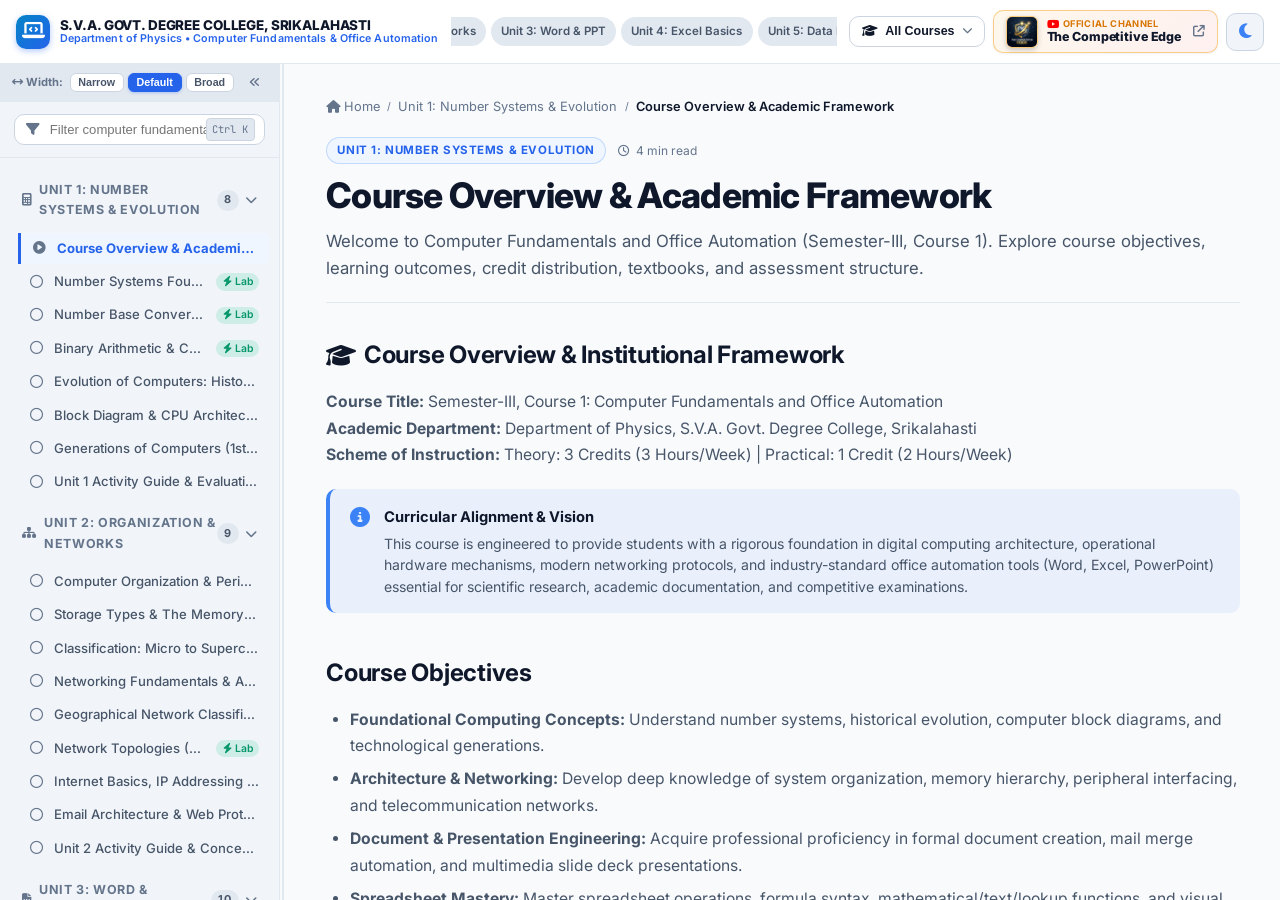
==== commit b2553f04: "Add interactive Word Processor, Presentations, Pivot Tables, What-If Analysis, Executive Dashboards " ====
--- a/index.html
+++ b/index.html
@@ -16,6 +16,21 @@
   <!-- Core Academic Theme & Interactive Tools Stylesheets -->
   <link rel="stylesheet" href="css/style.css">
   <link rel="stylesheet" href="css/interactive-tools.css">
+
+  <!-- KaTeX Mathematics Rendering Engine (Local Offline First with CDN Fallback) -->
+  <link rel="stylesheet" href="katex/katex.min.css" onerror="this.onerror=null;this.href='https://cdn.jsdelivr.net/npm/katex@0.16.11/dist/katex.min.css';">
+  <script src="katex/katex.min.js"></script>
+  <script>
+    if (!window.katex) {
+      document.write('<script src="https://cdn.jsdelivr.net/npm/katex@0.16.11/dist/katex.min.js"><\\/script>');
+    }
+  </script>
+  <script src="katex/contrib/auto-render.min.js"></script>
+  <script>
+    if (!window.renderMathInElement) {
+      document.write('<script src="https://cdn.jsdelivr.net/npm/katex@0.16.11/dist/contrib/auto-render.min.js"><\\/script>');
+    }
+  </script>
 </head>
 <body>
 
@@ -29,7 +44,7 @@
         <i class="fa-solid fa-bars"></i>
       </button>
 
-      <a href="#cfoa-intro" class="brand-badge">
+      <a href="https://www.youtube.com/@TheCompetitiveEdge-b4z" target="_blank" rel="noopener noreferrer" class="brand-badge" title="Visit our Official YouTube Channel: The Competitive Edge">
         <div class="brand-logo-icon" style="background: linear-gradient(135deg, #0284c7, #2563eb);">
           <i class="fa-solid fa-laptop-code"></i>
         </div>
@@ -52,11 +67,231 @@
       </a>
     </nav>
 
-    <div class="header-right">
-      <!-- Course Switcher Link to Python Master Portal -->
-      <a href="../Python-SVAGDC/index.html" class="tool-btn" style="text-decoration: none; font-size: 0.78rem; font-weight: 700; color: #3b82f6; border-color: #3b82f6; display: inline-flex; align-items: center; gap: 0.35rem;" title="Switch to Python Master Portal">
-        <i class="fa-brands fa-python"></i> Python Portal
-      </a>
+                            <div class="header-right">
+      <!-- Courses Dropdown Navigator -->
+      <div class="course-dropdown" id="course-dropdown">
+        <button type="button" class="course-dropdown-btn" id="course-dropdown-btn" aria-haspopup="true" aria-expanded="false" title="Switch Course Portal">
+          <i class="fa-solid fa-graduation-cap"></i>
+          <span class="dropdown-active-title">All Courses</span>
+          <i class="fa-solid fa-chevron-down dropdown-arrow"></i>
+        </button>
+        <div class="course-dropdown-menu" id="course-dropdown-menu" role="menu">
+          <div class="dropdown-header-banner">
+            <div class="dropdown-header-title">
+              <i class="fa-solid fa-book-open-reader"></i> S.V.A. GDC Course Portals
+            </div>
+            <span class="dropdown-header-tag">19 Courses</span>
+          </div>
+          
+          <div class="dropdown-section-title">
+            <i class="fa-solid fa-atom"></i> B.Sc. Physics Major Core (Sem I–V)
+          </div>
+          <div class="dropdown-grid">
+          <a href="../Mathematical-Physics-SVAGDC/index.html" class="course-dropdown-item">
+            <div class="course-item-icon" style="background: #6366f122; color: #6366f1;">
+              <i class="fa-solid fa-square-root-variable"></i>
+            </div>
+            <div class="course-item-info">
+              <div class="course-item-name">Math Physics</div>
+              <div class="course-item-meta">Course 1 &bull; Sem-I</div>
+            </div>
+            
+          </a>
+          <a href="../Mechanics-Properties-Matter-SVAGDC/index.html" class="course-dropdown-item">
+            <div class="course-item-icon" style="background: #f9731622; color: #f97316;">
+              <i class="fa-solid fa-shuttle-space"></i>
+            </div>
+            <div class="course-item-info">
+              <div class="course-item-name">Mechanics</div>
+              <div class="course-item-meta">Course 2 &bull; Sem-I</div>
+            </div>
+            
+          </a>
+          <a href="../Waves-Optics-SVAGDC/index.html" class="course-dropdown-item">
+            <div class="course-item-icon" style="background: #06b6d422; color: #06b6d4;">
+              <i class="fa-solid fa-water"></i>
+            </div>
+            <div class="course-item-info">
+              <div class="course-item-name">Waves & Optics</div>
+              <div class="course-item-meta">Course 3 &bull; Sem-II</div>
+            </div>
+            
+          </a>
+          <a href="../Heat-Thermodynamics-SVAGDC/index.html" class="course-dropdown-item">
+            <div class="course-item-icon" style="background: #ea580c22; color: #ea580c;">
+              <i class="fa-solid fa-fire-flame-curved"></i>
+            </div>
+            <div class="course-item-info">
+              <div class="course-item-name">Thermodynamics</div>
+              <div class="course-item-meta">Course 4 &bull; Sem-II</div>
+            </div>
+            
+          </a>
+          <a href="../Atomic-Molecular-Nuclear-SVAGDC/index.html" class="course-dropdown-item">
+            <div class="course-item-icon" style="background: #8b5cf622; color: #8b5cf6;">
+              <i class="fa-solid fa-atom"></i>
+            </div>
+            <div class="course-item-info">
+              <div class="course-item-name">Atomic & Nuclear</div>
+              <div class="course-item-meta">Course 5 &bull; Sem-III</div>
+            </div>
+            
+          </a>
+          <a href="../Basic-Electronics-SVAGDC/index.html" class="course-dropdown-item">
+            <div class="course-item-icon" style="background: #10b98122; color: #10b981;">
+              <i class="fa-solid fa-microchip"></i>
+            </div>
+            <div class="course-item-info">
+              <div class="course-item-name">Basic Electronics</div>
+              <div class="course-item-meta">Course 6 &bull; Sem-III</div>
+            </div>
+            
+          </a>
+          <a href="../Applied-Optics-SVAGDC/index.html" class="course-dropdown-item">
+            <div class="course-item-icon" style="background: #0284c722; color: #0284c7;">
+              <i class="fa-solid fa-compass-drafting"></i>
+            </div>
+            <div class="course-item-info">
+              <div class="course-item-name">Applied Optics</div>
+              <div class="course-item-meta">Course 7 &bull; Sem-III</div>
+            </div>
+            
+          </a>
+          <a href="../Electricity-Magnetism-EMT-SVAGDC/index.html" class="course-dropdown-item">
+            <div class="course-item-icon" style="background: #2563eb22; color: #2563eb;">
+              <i class="fa-solid fa-bolt-lightning"></i>
+            </div>
+            <div class="course-item-info">
+              <div class="course-item-name">Electromagnetism</div>
+              <div class="course-item-meta">Course 8 &bull; Sem-IV</div>
+            </div>
+            
+          </a>
+          <a href="../Analog-Electronics-SVAGDC/index.html" class="course-dropdown-item">
+            <div class="course-item-icon" style="background: #ec489922; color: #ec4899;">
+              <i class="fa-solid fa-wave-square"></i>
+            </div>
+            <div class="course-item-info">
+              <div class="course-item-name">Analog Electronics</div>
+              <div class="course-item-meta">Course 9 &bull; Sem-IV</div>
+            </div>
+            
+          </a>
+          <a href="../Advances-in-Physics-SVAGDC/index.html" class="course-dropdown-item">
+            <div class="course-item-icon" style="background: #4f46e522; color: #4f46e5;">
+              <i class="fa-solid fa-rocket"></i>
+            </div>
+            <div class="course-item-info">
+              <div class="course-item-name">Advances in Physics</div>
+              <div class="course-item-meta">Course 10 &bull; Sem-IV</div>
+            </div>
+            
+          </a>
+          <a href="../Solid-State-Physics-SVAGDC/index.html" class="course-dropdown-item">
+            <div class="course-item-icon" style="background: #14b8a622; color: #14b8a6;">
+              <i class="fa-solid fa-cubes"></i>
+            </div>
+            <div class="course-item-info">
+              <div class="course-item-name">Solid State Physics</div>
+              <div class="course-item-meta">Course 11 &bull; Sem-V</div>
+            </div>
+            
+          </a>
+          </div>
+
+          <div class="dropdown-section-title" style="margin-top: 0.6rem;">
+            <i class="fa-solid fa-laptop-code"></i> Computational Physics Electives (Domain E &bull; Sem V &amp; VI)
+          </div>
+          <div class="dropdown-grid">
+          <a href="../Course-12E-Python-Numerical-Methods-SVAGDC/index.html" class="course-dropdown-item">
+            <div class="course-item-icon" style="background: #0284c722; color: #0284c7;">
+              <i class="fa-brands fa-python"></i>
+            </div>
+            <div class="course-item-info">
+              <div class="course-item-name">Python & Numerics</div>
+              <div class="course-item-meta">Course 12E &bull; Sem-V</div>
+            </div>
+            
+          </a>
+          <a href="../Course-13E-Mechanics-Waves-Oscillations-SVAGDC/index.html" class="course-dropdown-item">
+            <div class="course-item-icon" style="background: #0d948822; color: #0d9488;">
+              <i class="fa-solid fa-satellite"></i>
+            </div>
+            <div class="course-item-info">
+              <div class="course-item-name">Mechanics & Waves</div>
+              <div class="course-item-meta">Course 13E &bull; Sem-V</div>
+            </div>
+            
+          </a>
+          <a href="../Course-14E-Optics-Heat-Thermodynamics-SVAGDC/index.html" class="course-dropdown-item">
+            <div class="course-item-icon" style="background: #d9770622; color: #d97706;">
+              <i class="fa-solid fa-sun"></i>
+            </div>
+            <div class="course-item-info">
+              <div class="course-item-name">Optics & Thermo</div>
+              <div class="course-item-meta">Course 14E &bull; Sem-VI</div>
+            </div>
+            
+          </a>
+          <a href="../Course-15E-EMT-Modern-Physics-SVAGDC/index.html" class="course-dropdown-item">
+            <div class="course-item-icon" style="background: #7c3aed22; color: #7c3aed;">
+              <i class="fa-solid fa-atom"></i>
+            </div>
+            <div class="course-item-info">
+              <div class="course-item-name">EMT & Modern Phys</div>
+              <div class="course-item-meta">Course 15E &bull; Sem-VI</div>
+            </div>
+            
+          </a>
+          </div>
+
+          <div class="dropdown-section-title" style="margin-top: 0.6rem;">
+            <i class="fa-solid fa-shapes"></i> Allied Minors &amp; Skill Courses
+          </div>
+          <div class="dropdown-grid">
+          <a href="../Sem5-Electronic-Instrumentation-Minor-2026-wef2023-24/index.html" class="course-dropdown-item">
+            <div class="course-item-icon" style="background: #05966922; color: #059669;">
+              <i class="fa-solid fa-gauge-high"></i>
+            </div>
+            <div class="course-item-info">
+              <div class="course-item-name">Instrumentation</div>
+              <div class="course-item-meta">Minor &bull; Sem-V</div>
+            </div>
+            
+          </a>
+          <a href="../Python-SVAGDC/index.html" class="course-dropdown-item">
+            <div class="course-item-icon" style="background: #3b82f622; color: #3b82f6;">
+              <i class="fa-brands fa-python"></i>
+            </div>
+            <div class="course-item-info">
+              <div class="course-item-name">Python Programming</div>
+              <div class="course-item-meta">Skill &bull; Core & Sci</div>
+            </div>
+            
+          </a>
+          <a href="../Computer-Fund-OfficeAutomat-SVAGDC/index.html" class="course-dropdown-item current">
+            <div class="course-item-icon" style="background: #0891b222; color: #0891b2;">
+              <i class="fa-solid fa-laptop-code"></i>
+            </div>
+            <div class="course-item-info">
+              <div class="course-item-name">Computer Fundamentals</div>
+              <div class="course-item-meta">Skill &bull; SEC</div>
+            </div>
+            <span class="course-current-pill">Current</span>
+          </a>
+          <a href="../Digital-Marketing-SVGDC/index.html" class="course-dropdown-item">
+            <div class="course-item-icon" style="background: #d9770622; color: #d97706;">
+              <i class="fa-solid fa-bullhorn"></i>
+            </div>
+            <div class="course-item-info">
+              <div class="course-item-name">Digital Marketing</div>
+              <div class="course-item-meta">Skill &bull; SEC</div>
+            </div>
+            
+          </a>
+          </div>
+        </div>
+      </div>
 
       <!-- YouTube Channel Promotion -->
       <a href="https://www.youtube.com/@TheCompetitiveEdge-b4z" target="_blank" rel="noopener noreferrer" class="yt-promo-btn" title="Visit our Official YouTube Channel: The Competitive Edge (S.V.A. Govt. Degree College, Srikalahasti)" aria-label="Visit The Competitive Edge Official YouTube Channel">
@@ -93,9 +328,9 @@
       <div class="sidebar-width-toolbar">
         <div class="width-presets-group" title="Quick Width Presets">
           <span class="width-label"><i class="fa-solid fa-arrows-left-right"></i> Width:</span>
-          <button type="button" class="btn-width-preset" data-width="210" title="Narrow Sidebar (210px)">Narrow</button>
-          <button type="button" class="btn-width-preset active" data-width="280" title="Default Sidebar (280px)">Default</button>
-          <button type="button" class="btn-width-preset" data-width="360" title="Broad Sidebar (360px)">Broad</button>
+          <button type="button" class="btn-width-preset" data-width="220" title="Narrow Sidebar (220px)">Narrow</button>
+          <button type="button" class="btn-width-preset active" data-width="290" title="Default Sidebar (290px)">Default</button>
+          <button type="button" class="btn-width-preset" data-width="380" title="Broad Sidebar (380px)">Broad</button>
         </div>
         <button type="button" class="btn-sidebar-collapse" id="sidebar-collapse-btn" title="Collapse Sidebar Menu">
           <i class="fa-solid fa-angles-left"></i>
@@ -106,8 +341,8 @@
       <div class="sidebar-search-box">
         <div class="sidebar-input-wrapper">
           <i class="fa-solid fa-filter"></i>
-          <input type="text" class="sidebar-search-input" id="sidebar-search-input" placeholder="Filter course topics..." autocomplete="off">
-          <kbd class="sidebar-search-kbd">Ctrl K</kbd>
+          <input type="text" class="sidebar-search-input" id="sidebar-search-input" placeholder="Filter computer fundamentals topics..." autocomplete="off">
+          <kbd class="sidebar-search-kbd" title="Press Ctrl + K to search whole syllabus">Ctrl K</kbd>
         </div>
       </div>
 
@@ -118,7 +353,6 @@
     <!-- Draggable Sidebar Resizer Handle -->
     <div class="sidebar-resizer" id="sidebar-resizer" title="Drag to adjust sidebar width (Double-click to reset)"></div>
 
-    <!-- Reading & Interactive Main Pane -->
     <main class="app-main" id="app-main">
       <div class="content-wrapper" id="topic-content-mount">
         <!-- Dynamic Topic Content Injected via app.js -->
@@ -132,7 +366,9 @@
       <section class="bottom-yt-promo-container" aria-label="Official YouTube Channel Promotion">
         <div class="bottom-yt-card">
           <div class="bottom-yt-left">
-            <img src="Logo-TheCompetitiveEdge.jpg" alt="The Competitive Edge Crest Logo" class="bottom-yt-crest">
+            <a href="https://www.youtube.com/@TheCompetitiveEdge-b4z" target="_blank" rel="noopener noreferrer" title="Visit The Competitive Edge on YouTube">
+              <img src="Logo-TheCompetitiveEdge.jpg" alt="The Competitive Edge Crest Logo" class="bottom-yt-crest">
+            </a>
           </div>
           <div class="bottom-yt-body">
             <div class="bottom-yt-badge">
@@ -144,35 +380,37 @@
             </p>
             <div class="bottom-yt-desc">
               <p>
-                <strong>Welcome to The Competitive Edge</strong> &mdash; your one-stop academic destination for smart and effective competitive exam preparation! 🎯
+                <strong>Welcome to The Competitive Edge</strong> &mdash; your comprehensive academic platform for university physics, foundational concepts, and competitive examination masterclasses! 🎯
               </p>
               <p>
-                A complete package for degree scholars and competitive aspirants. We are dedicated to helping students build the analytical skills, computer literacy, reasoning, and competitive edge needed to succeed in government and higher academic examinations.
+                A comprehensive educational platform for degree physics scholars and competitive aspirants. We provide high-quality video masterclasses in Core Physics, Electronic Instrumentation, Quantitative Aptitude, Reasoning, and Applied Science.
               </p>
-              
               <div class="bottom-yt-features-title">
-                📚 What you’ll find on this channel:
+                📚 What you will find on this channel:
               </div>
               <ul class="bottom-yt-grid">
-                <li><span>📰</span> Daily Current Affairs &amp; Quizzes</li>
-                <li><span>🔢</span> Quantitative Aptitude &amp; Arithmetic</li>
-                <li><span>🧠</span> Reasoning &ndash; Verbal &amp; Non-Verbal</li>
-                <li><span>📖</span> General English &amp; Vocabulary</li>
-                <li><span>🔬</span> General Science &amp; Physics Lectures</li>
-                <li><span>💻</span> Computer Fundamentals &amp; Office Automation</li>
-                <li><span>🎯</span> Practice Questions, Quizzes &amp; Revision</li>
-                <li><span>💡</span> Exam Strategies, Tips &amp; Shortcuts</li>
+                <li><span>📐</span> Mathematical Physics &amp; Vector Calculus</li>
+                <li><span>🌌</span> Classical Mechanics &amp; Relativity</li>
+                <li><span>🌊</span> Waves, Oscillations &amp; Wave Optics</li>
+                <li><span>🔥</span> Thermodynamics &amp; Statistical Mechanics</li>
+                <li><span>⚛️</span> Atomic, Molecular &amp; Nuclear Physics</li>
+                <li><span>⚡</span> Electricity, Magnetism &amp; Electromagnetic Theory</li>
+                <li><span>💡</span> Basic &amp; Analog Electronics with Lab Experiments</li>
+                <li><span>🔬</span> Applied Optics, Lasers &amp; Fiber Optics</li>
+                <li><span>🧊</span> Solid State Physics &amp; Material Science</li>
+                <li><span>💻</span> Python Programming &amp; Computer Fundamentals</li>
+                <li><span>🎯</span> Lab Demonstrations, Data Analysis &amp; Viva Voce</li>
+                <li><span>💡</span> Competitive Exam Strategies, CSIR-NET, GATE &amp; IIT-JAM</li>
               </ul>
-
               <div class="bottom-yt-target-exams">
-                Content tailored for aspirants preparing for UPSC, SSC CGL, Banking, Railways (RRB), APPSC, TSPSC, State PSCs, Police, Defence, and university examinations.
+                Tailored for scholars preparing for CSIR-NET Physical Sciences, GATE Physics, IIT-JAM, UPSC, APPSC/TSPSC Degree Lecturers, SSC CGL, and university semester examinations.
               </div>
             </div>
             <div class="bottom-yt-actions">
               <a href="https://www.youtube.com/@TheCompetitiveEdge-b4z" target="_blank" rel="noopener noreferrer" class="btn-yt-big-subscribe" title="Subscribe to The Competitive Edge on YouTube">
                 <i class="fa-brands fa-youtube"></i> Subscribe &amp; Watch Lectures <i class="fa-solid fa-arrow-up-right-from-square"></i>
               </a>
-              <span class="bottom-yt-stat"><i class="fa-solid fa-circle-check"></i> Free Academic Lectures &amp; Competitive Exam Prep</span>
+              <span class="bottom-yt-stat"><i class="fa-solid fa-circle-check"></i> Free Academic Lectures &amp; Competitive Exam Guidance</span>
             </div>
           </div>
         </div>
@@ -206,6 +444,11 @@
   <!-- Application Logic Scripts -->
   <script src="js/curriculum_data.js"></script>
   <script src="js/spreadsheet_engine.js"></script>
+  <script src="js/word_processor_engine.js"></script>
+  <script src="js/presentation_engine.js"></script>
+  <script src="js/pivot_engine.js"></script>
+  <script src="js/whatif_engine.js"></script>
+  <script src="js/dashboard_engine.js"></script>
   <script src="js/number_converter.js"></script>
   <script src="js/topology_simulator.js"></script>
   <script src="js/quiz.js"></script>
--- a/css/style.css
+++ b/css/style.css
@@ -245,6 +245,223 @@
   align-items: center;
   gap: 0.5rem;
   flex-shrink: 0;
+}
+
+/* ================= Course Navigator Dropdown ================= */
+.course-dropdown {
+  position: relative;
+  display: inline-block;
+}
+
+.course-dropdown-btn {
+  display: inline-flex;
+  align-items: center;
+  gap: 0.45rem;
+  padding: 0.38rem 0.75rem;
+  background: var(--bg-surface);
+  border: 1.5px solid var(--border-medium);
+  border-radius: var(--radius-md);
+  color: var(--text-primary);
+  font-size: 0.78rem;
+  font-weight: 700;
+  cursor: pointer;
+  transition: all var(--transition-fast);
+  white-space: nowrap;
+  line-height: 1.3;
+}
+
+.course-dropdown-btn:hover {
+  background: var(--bg-hover);
+  border-color: var(--primary);
+  color: var(--primary);
+  box-shadow: 0 2px 8px rgba(37, 99, 235, 0.15);
+}
+
+.course-dropdown.active .course-dropdown-btn {
+  background: var(--primary-light);
+  border-color: var(--primary);
+  color: var(--primary);
+}
+
+.course-dropdown-btn .dropdown-arrow {
+  font-size: 0.65rem;
+  transition: transform var(--transition-fast);
+  color: var(--text-muted);
+}
+
+.course-dropdown.active .course-dropdown-btn .dropdown-arrow {
+  transform: rotate(180deg);
+  color: var(--primary);
+}
+
+.course-dropdown-menu {
+  display: none;
+  position: absolute;
+  top: calc(100% + 8px);
+  right: 0;
+  width: min(560px, 94vw);
+  max-height: 80vh;
+  overflow-y: auto;
+  background: var(--bg-surface);
+  border: 1.5px solid var(--border-medium);
+  border-radius: var(--radius-lg);
+  box-shadow: 0 16px 40px rgba(0, 0, 0, 0.22);
+  padding: 0.75rem;
+  z-index: 1050;
+  box-sizing: border-box;
+}
+
+.course-dropdown.active .course-dropdown-menu {
+  display: block;
+  animation: dropdownFadeSlide 0.2s cubic-bezier(0.16, 1, 0.3, 1);
+}
+
+@keyframes dropdownFadeSlide {
+  from {
+    opacity: 0;
+    transform: translateY(-8px);
+  }
+  to {
+    opacity: 1;
+    transform: translateY(0);
+  }
+}
+
+.dropdown-header-banner {
+  display: flex;
+  align-items: center;
+  justify-content: space-between;
+  padding: 0.4rem 0.6rem 0.6rem 0.6rem;
+  border-bottom: 1px solid var(--border-subtle);
+  margin-bottom: 0.5rem;
+}
+
+.dropdown-header-title {
+  font-size: 0.78rem;
+  font-weight: 800;
+  color: var(--text-primary);
+  display: flex;
+  align-items: center;
+  gap: 0.45rem;
+  letter-spacing: -0.01em;
+}
+
+.dropdown-header-tag {
+  font-size: 0.65rem;
+  font-weight: 700;
+  color: var(--primary);
+  background: var(--primary-light);
+  padding: 0.12rem 0.45rem;
+  border-radius: var(--radius-full);
+}
+
+.dropdown-section-title {
+  font-size: 0.68rem;
+  font-weight: 800;
+  text-transform: uppercase;
+  letter-spacing: 0.06em;
+  color: var(--text-muted);
+  padding: 0.35rem 0.5rem 0.25rem 0.5rem;
+  display: flex;
+  align-items: center;
+  gap: 0.4rem;
+}
+
+.dropdown-grid {
+  display: grid;
+  grid-template-columns: repeat(2, 1fr);
+  gap: 0.35rem;
+  margin-bottom: 0.4rem;
+}
+
+@media (max-width: 580px) {
+  .dropdown-grid {
+    grid-template-columns: 1fr;
+  }
+}
+
+.course-dropdown-item {
+  display: flex;
+  align-items: center;
+  gap: 0.6rem;
+  padding: 0.45rem 0.55rem;
+  border-radius: var(--radius-md);
+  text-decoration: none;
+  background: var(--bg-surface);
+  border: 1px solid transparent;
+  transition: all var(--transition-fast);
+}
+
+.course-dropdown-item:hover {
+  background: var(--bg-hover);
+  border-color: var(--border-medium);
+  transform: translateY(-1px);
+}
+
+.course-dropdown-item.current {
+  background: var(--primary-light);
+  border-color: rgba(37, 99, 235, 0.4);
+}
+
+.course-item-icon {
+  width: 28px;
+  height: 28px;
+  border-radius: 6px;
+  display: flex;
+  align-items: center;
+  justify-content: center;
+  font-size: 0.82rem;
+  flex-shrink: 0;
+}
+
+.course-item-info {
+  flex: 1;
+  min-width: 0;
+}
+
+.course-item-name {
+  font-size: 0.76rem;
+  font-weight: 700;
+  color: var(--text-primary);
+  white-space: nowrap;
+  overflow: hidden;
+  text-overflow: ellipsis;
+  line-height: 1.25;
+}
+
+.course-item-meta {
+  font-size: 0.65rem;
+  color: var(--text-muted);
+  white-space: nowrap;
+  line-height: 1.2;
+}
+
+/* ================= Pedagogical Vector Graphic Diagram Card ================= */
+.concept-figure-card {
+  margin: 1.75rem 0;
+  padding: 1.25rem;
+  background: var(--bg-surface-elevated, #f8fafc);
+  border: 1px solid var(--border-medium, #cbd5e1);
+  border-radius: var(--radius-lg, 12px);
+  box-shadow: 0 4px 16px rgba(0, 0, 0, 0.05);
+  text-align: center;
+}
+.concept-figure-card svg {
+  max-width: 100%;
+  height: auto;
+  display: block;
+  margin: 0 auto 0.75rem auto;
+  border-radius: var(--radius-md, 8px);
+}
+.concept-figure-caption {
+  font-size: 0.85rem;
+  color: var(--text-muted, #64748b);
+  font-weight: 500;
+  line-height: 1.45;
+  margin-top: 0.5rem;
+}
+.concept-figure-caption strong {
+  color: var(--primary, #0284c7);
 }
 
 /* ================= The Competitive Edge YouTube Promotion Badge ================= */
@@ -714,7 +931,7 @@
 }
 
 .category-group.collapsed .topic-list {
-  display: none;
+  display: none !important;
 }
 
 .topic-list {
@@ -729,9 +946,9 @@
 .topic-item a {
   display: flex;
   align-items: center;
-  justify-content: space-between;
-  gap: 0.45rem;
-  padding: 0.42rem 0.75rem;
+  justify-content: flex-start;
+  gap: 0.5rem;
+  padding: 0.42rem 0.65rem;
   font-size: 0.82rem;
   font-weight: 500;
   color: var(--text-secondary);
@@ -739,14 +956,44 @@
   border-radius: var(--radius-sm);
   transition: all var(--transition-fast);
   line-height: 1.35;
-}
-
-.topic-item a span {
-  flex: 1;
+  width: 100%;
+  box-sizing: border-box;
+}
+
+.topic-item a span.topic-status-icon {
+  flex: 0 0 18px;
+  width: 18px;
+  height: 18px;
+  display: inline-flex;
+  align-items: center;
+  justify-content: center;
+  color: var(--text-muted);
+  font-size: 0.8rem;
+  overflow: visible;
+}
+
+.topic-item a span.topic-title-text {
+  flex: 1 1 auto;
   min-width: 0;
   overflow: hidden;
   text-overflow: ellipsis;
   white-space: nowrap;
+}
+
+.topic-item a span.interactive-pill {
+  flex: 0 0 auto;
+  font-size: 0.65rem;
+  padding: 0.1rem 0.4rem;
+  border-radius: var(--radius-full);
+  background: rgba(16, 185, 129, 0.15);
+  color: var(--accent-emerald);
+  font-weight: 600;
+  white-space: nowrap;
+  overflow: visible;
+}
+
+.topic-item a span:not(.topic-status-icon):not(.interactive-pill) {
+  min-width: 0;
 }
 
 .topic-item a:hover {
--- a/css/interactive-tools.css
+++ b/css/interactive-tools.css
@@ -615,3 +615,1352 @@
   border-radius: var(--radius-sm);
   box-shadow: 0 1px 0 var(--border-medium);
 }
+
+/* ==========================================================================
+   Unit 3: Interactive Word Processor & Mail Merge Studio Styles
+   ========================================================================== */
+.wordproc-tool-container {
+  border-top: 4px solid #2563eb;
+}
+
+.wp-preset-select {
+  padding: 0.35rem 0.65rem;
+  font-size: 0.82rem;
+  font-weight: 600;
+  border-radius: var(--radius-md);
+  border: 1px solid var(--border-medium);
+  background: var(--bg-surface);
+  color: var(--text-primary);
+}
+
+.wp-ribbon {
+  display: flex;
+  flex-wrap: wrap;
+  gap: 0.75rem;
+  padding: 0.75rem 1rem;
+  background: var(--bg-sidebar);
+  border-bottom: 1px solid var(--border-subtle);
+  border-top: 1px solid var(--border-subtle);
+}
+
+.wp-ribbon-group {
+  display: flex;
+  flex-direction: column;
+  gap: 0.35rem;
+  padding: 0.4rem 0.6rem;
+  background: var(--bg-surface);
+  border: 1px solid var(--border-subtle);
+  border-radius: var(--radius-md);
+}
+
+.wp-group-label {
+  font-size: 0.68rem;
+  font-weight: 700;
+  color: var(--text-muted);
+  text-transform: uppercase;
+  letter-spacing: 0.04em;
+}
+
+.wp-ribbon-row {
+  display: flex;
+  align-items: center;
+  gap: 0.35rem;
+  flex-wrap: wrap;
+}
+
+.wp-btn {
+  display: inline-flex;
+  align-items: center;
+  justify-content: center;
+  width: 28px;
+  height: 28px;
+  border: 1px solid var(--border-subtle);
+  background: var(--bg-surface);
+  color: var(--text-primary);
+  border-radius: var(--radius-sm);
+  cursor: pointer;
+  font-size: 0.82rem;
+  transition: all var(--transition-fast);
+}
+
+.wp-btn:hover {
+  background: var(--primary-light);
+  border-color: var(--primary);
+  color: var(--primary);
+}
+
+.wp-btn-text {
+  width: auto;
+  padding: 0 0.5rem;
+  gap: 0.3rem;
+  font-size: 0.76rem;
+  font-weight: 600;
+}
+
+.wp-btn-primary {
+  width: auto;
+  padding: 0 0.6rem;
+  background: var(--primary);
+  color: #ffffff;
+  border-color: var(--primary);
+  font-weight: 600;
+  font-size: 0.76rem;
+}
+
+.wp-btn-primary:hover {
+  background: var(--primary-hover);
+  color: #ffffff;
+}
+
+.wp-btn-toggle.active {
+  background: #0284c7;
+  color: #ffffff;
+  border-color: #0284c7;
+}
+
+.wp-select {
+  padding: 0.22rem 0.4rem;
+  font-size: 0.78rem;
+  border-radius: var(--radius-sm);
+  border: 1px solid var(--border-subtle);
+  background: var(--bg-surface);
+  color: var(--text-primary);
+}
+
+.wp-color-picker {
+  width: 26px;
+  height: 26px;
+  padding: 0;
+  border: 1px solid var(--border-subtle);
+  border-radius: var(--radius-sm);
+  cursor: pointer;
+  background: transparent;
+}
+
+.wp-merge-group {
+  border-color: #bae6fd;
+  background: rgba(224, 242, 254, 0.4);
+}
+
+[data-theme="dark"] .wp-merge-group {
+  border-color: #0369a1;
+  background: rgba(3, 105, 161, 0.15);
+}
+
+.wp-record-indicator {
+  font-size: 0.75rem;
+  font-weight: 700;
+  padding: 0.18rem 0.5rem;
+  border-radius: var(--radius-sm);
+  background: var(--primary-light);
+  color: var(--primary);
+}
+
+.wp-workspace {
+  background: #64748b22;
+  padding: 1.5rem 1rem;
+  overflow-x: auto;
+  display: flex;
+  flex-direction: column;
+  align-items: center;
+}
+
+.wp-ruler-bar {
+  width: 100%;
+  max-width: 780px;
+  height: 18px;
+  background: var(--bg-surface);
+  border: 1px solid var(--border-subtle);
+  border-bottom: 0;
+  display: flex;
+  justify-content: space-between;
+  padding: 0 1rem;
+  box-sizing: border-box;
+}
+
+.ruler-mark {
+  font-size: 0.65rem;
+  color: var(--text-muted);
+  font-family: var(--font-mono);
+}
+
+.wp-page-container {
+  width: 100%;
+  max-width: 780px;
+  box-shadow: 0 6px 20px rgba(0, 0, 0, 0.12);
+  border-radius: 2px;
+}
+
+.wp-paper-page {
+  min-height: 480px;
+  background: #ffffff;
+  color: #1e293b;
+  padding: 2.5rem 3rem;
+  outline: none;
+  font-size: 0.95rem;
+  line-height: 1.7;
+  font-family: 'Times New Roman', Georgia, serif;
+}
+
+[data-theme="dark"] .wp-paper-page {
+  background: #1e293b;
+  color: #f1f5f9;
+}
+
+.merge-token {
+  background: #e0f2fe;
+  color: #0369a1;
+  padding: 2px 6px;
+  border-radius: 4px;
+  font-weight: 600;
+  border: 1px dashed #0284c7;
+}
+
+.wp-status-bar {
+  display: flex;
+  align-items: center;
+  justify-content: space-between;
+  padding: 0.5rem 1rem;
+  background: var(--bg-sidebar);
+  border-top: 1px solid var(--border-subtle);
+  font-size: 0.76rem;
+  color: var(--text-secondary);
+  flex-wrap: wrap;
+  gap: 0.5rem;
+}
+
+.wp-status-left, .wp-status-right {
+  display: flex;
+  align-items: center;
+  gap: 1rem;
+}
+
+.wp-status-badge {
+  font-size: 0.72rem;
+  font-weight: 700;
+  background: var(--bg-surface);
+  border: 1px solid var(--border-subtle);
+  padding: 0.15rem 0.45rem;
+  border-radius: var(--radius-sm);
+}
+
+/* ==========================================================================
+   Unit 3: Presentation Studio & Slide Deck Player Styles
+   ========================================================================== */
+.presentation-tool-container {
+  border-top: 4px solid #8b5cf6;
+}
+
+.ppt-toolbar {
+  display: flex;
+  flex-wrap: wrap;
+  gap: 0.75rem;
+  align-items: center;
+  padding: 0.65rem 1rem;
+  background: var(--bg-sidebar);
+  border-bottom: 1px solid var(--border-subtle);
+}
+
+.ppt-toolbar-group {
+  display: flex;
+  align-items: center;
+  gap: 0.4rem;
+}
+
+.ppt-group-label {
+  font-size: 0.75rem;
+  font-weight: 700;
+  color: var(--text-secondary);
+}
+
+.ppt-select {
+  padding: 0.28rem 0.55rem;
+  font-size: 0.8rem;
+  border-radius: var(--radius-md);
+  border: 1px solid var(--border-medium);
+  background: var(--bg-surface);
+  color: var(--text-primary);
+}
+
+.ppt-tool-btn {
+  display: inline-flex;
+  align-items: center;
+  gap: 0.35rem;
+  padding: 0.3rem 0.65rem;
+  font-size: 0.78rem;
+  font-weight: 600;
+  border-radius: var(--radius-md);
+  border: 1px solid var(--border-medium);
+  background: var(--bg-surface);
+  color: var(--text-primary);
+  cursor: pointer;
+  transition: all var(--transition-fast);
+}
+
+.ppt-tool-btn:hover {
+  background: var(--primary-light);
+  border-color: var(--primary);
+  color: var(--primary);
+}
+
+.btn-primary-accent {
+  background: linear-gradient(135deg, #7c3aed, #4f46e5);
+  color: #ffffff !important;
+  border: none;
+  font-weight: 700;
+  box-shadow: 0 2px 6px rgba(124, 58, 237, 0.3);
+}
+
+.btn-primary-accent:hover {
+  background: linear-gradient(135deg, #6d28d9, #4338ca);
+  transform: translateY(-1px);
+}
+
+.ppt-workspace {
+  display: flex;
+  min-height: 420px;
+  background: #0f172a15;
+  border-bottom: 1px solid var(--border-subtle);
+}
+
+.ppt-thumbnails-rail {
+  width: 175px;
+  flex-shrink: 0;
+  background: var(--bg-surface);
+  border-right: 1px solid var(--border-subtle);
+  padding: 0.75rem 0.5rem;
+  overflow-y: auto;
+  max-height: 480px;
+  display: flex;
+  flex-direction: column;
+  gap: 0.6rem;
+}
+
+.ppt-thumb-card {
+  display: flex;
+  align-items: center;
+  gap: 0.5rem;
+  cursor: pointer;
+  padding: 0.25rem;
+  border-radius: var(--radius-md);
+  border: 2px solid transparent;
+  transition: all var(--transition-fast);
+}
+
+.ppt-thumb-card:hover {
+  background: var(--bg-hover);
+}
+
+.ppt-thumb-card.active {
+  border-color: #8b5cf6;
+  background: rgba(139, 92, 246, 0.08);
+}
+
+.ppt-thumb-num {
+  font-size: 0.75rem;
+  font-weight: 700;
+  color: var(--text-muted);
+  width: 16px;
+  text-align: right;
+}
+
+.ppt-thumb-preview {
+  flex: 1;
+  height: 70px;
+  border-radius: 4px;
+  padding: 6px;
+  background: #1e3a8a;
+  color: #ffffff;
+  overflow: hidden;
+  box-shadow: 0 2px 6px rgba(0,0,0,0.15);
+}
+
+.ppt-thumb-title {
+  font-size: 0.65rem;
+  font-weight: 700;
+  line-height: 1.2;
+  white-space: nowrap;
+  overflow: hidden;
+  text-overflow: ellipsis;
+}
+
+.ppt-thumb-snippet {
+  font-size: 0.55rem;
+  opacity: 0.7;
+  margin-top: 4px;
+  line-height: 1.2;
+}
+
+.ppt-stage-wrapper {
+  flex: 1;
+  display: flex;
+  align-items: center;
+  justify-content: center;
+  padding: 1.5rem;
+  overflow: hidden;
+}
+
+.ppt-slide-canvas {
+  width: 100%;
+  max-width: 680px;
+  min-height: 380px;
+  border-radius: var(--radius-lg);
+  box-shadow: 0 12px 32px rgba(0, 0, 0, 0.25);
+  padding: 2.5rem;
+  box-sizing: border-box;
+  display: flex;
+  flex-direction: column;
+  justify-content: center;
+  position: relative;
+  transition: all 0.3s ease;
+}
+
+.ppt-slide-layout-title {
+  text-align: center;
+}
+
+.ppt-title-badge {
+  display: inline-block;
+  font-size: 0.75rem;
+  font-weight: 700;
+  text-transform: uppercase;
+  letter-spacing: 0.06em;
+  padding: 0.2rem 0.6rem;
+  border-radius: var(--radius-full);
+  background: rgba(255, 255, 255, 0.15);
+  margin-bottom: 1rem;
+}
+
+.ppt-slide-h1 {
+  font-size: 1.85rem;
+  font-weight: 800;
+  line-height: 1.25;
+  margin: 0 0 0.75rem 0;
+}
+
+.ppt-slide-subtitle {
+  font-size: 1.05rem;
+  font-weight: 500;
+  margin: 0 0 1.25rem 0;
+  line-height: 1.4;
+}
+
+.ppt-slide-meta {
+  font-size: 0.82rem;
+  opacity: 0.75;
+}
+
+.ppt-slide-h2 {
+  font-size: 1.5rem;
+  font-weight: 700;
+  margin: 0 0 0.5rem 0;
+}
+
+.ppt-slide-subhead {
+  font-size: 0.95rem;
+  margin: 0 0 1.25rem 0;
+}
+
+.ppt-slide-bullet-list {
+  padding-left: 1.5rem;
+  margin: 0;
+  line-height: 1.8;
+  font-size: 0.95rem;
+}
+
+.ppt-two-col-grid {
+  display: grid;
+  grid-template-columns: 1fr 1fr;
+  gap: 1rem;
+  margin-top: 1rem;
+}
+
+.ppt-col-card {
+  padding: 1rem;
+  border-radius: var(--radius-md);
+}
+
+.ppt-col-card h3 {
+  margin: 0 0 0.4rem 0;
+  font-size: 1rem;
+}
+
+.ppt-col-card p {
+  margin: 0;
+  font-size: 0.85rem;
+  line-height: 1.5;
+}
+
+.ppt-notes-bar {
+  padding: 0.6rem 1rem;
+  background: var(--bg-surface);
+  border-top: 1px solid var(--border-subtle);
+}
+
+.ppt-notes-header {
+  font-size: 0.75rem;
+  font-weight: 700;
+  color: var(--text-muted);
+  display: flex;
+  align-items: center;
+  gap: 0.4rem;
+  margin-bottom: 0.3rem;
+}
+
+.ppt-notes-editor {
+  font-size: 0.82rem;
+  color: var(--text-secondary);
+  outline: none;
+  min-height: 24px;
+}
+
+/* Slide Transition Animations */
+.ppt-anim-fade {
+  animation: pptFade 0.4s cubic-bezier(0.16, 1, 0.3, 1);
+}
+@keyframes pptFade {
+  from { opacity: 0; transform: scale(0.98); }
+  to { opacity: 1; transform: scale(1); }
+}
+
+.ppt-anim-slide-left {
+  animation: pptSlideLeft 0.4s cubic-bezier(0.16, 1, 0.3, 1);
+}
+@keyframes pptSlideLeft {
+  from { opacity: 0; transform: translateX(50px); }
+  to { opacity: 1; transform: translateX(0); }
+}
+
+.ppt-anim-zoom {
+  animation: pptZoom 0.4s cubic-bezier(0.16, 1, 0.3, 1);
+}
+@keyframes pptZoom {
+  from { opacity: 0; transform: scale(0.85); }
+  to { opacity: 1; transform: scale(1); }
+}
+
+.ppt-anim-flip {
+  animation: pptFlip 0.5s ease;
+}
+@keyframes pptFlip {
+  from { opacity: 0; transform: perspective(600px) rotateY(25deg); }
+  to { opacity: 1; transform: perspective(600px) rotateY(0deg); }
+}
+
+/* Fullscreen Slide Show */
+.ppt-show-modal {
+  position: fixed;
+  top: 0;
+  left: 0;
+  width: 100vw;
+  height: 100vh;
+  background: #000000;
+  z-index: 9999;
+  display: flex;
+  align-items: center;
+  justify-content: center;
+}
+
+.ppt-show-canvas {
+  width: 90vw;
+  max-width: 1100px;
+  height: 82vh;
+  border-radius: var(--radius-lg);
+  padding: 4rem;
+  box-sizing: border-box;
+  display: flex;
+  flex-direction: column;
+  justify-content: center;
+  box-shadow: 0 20px 60px rgba(0,0,0,0.8);
+}
+
+.ppt-show-controls {
+  position: absolute;
+  bottom: 25px;
+  display: flex;
+  align-items: center;
+  gap: 1rem;
+  background: rgba(15, 23, 42, 0.85);
+  backdrop-filter: blur(8px);
+  padding: 0.5rem 1.25rem;
+  border-radius: var(--radius-full);
+  border: 1px solid rgba(255, 255, 255, 0.2);
+}
+
+.ppt-show-btn {
+  background: transparent;
+  border: none;
+  color: #ffffff;
+  font-size: 1rem;
+  cursor: pointer;
+  padding: 0.3rem 0.6rem;
+  border-radius: 4px;
+}
+
+.ppt-show-btn:hover {
+  background: rgba(255, 255, 255, 0.2);
+}
+
+.ppt-show-counter {
+  color: #ffffff;
+  font-size: 0.85rem;
+  font-weight: 600;
+}
+
+/* ==========================================================================
+   Unit 5: Pivot Table & Dynamic Charts Slicer Styles
+   ========================================================================== */
+.pivot-tool-container {
+  border-top: 4px solid #10b981;
+}
+
+.pivot-dataset-pill {
+  font-size: 0.75rem;
+  font-weight: 700;
+  padding: 0.25rem 0.65rem;
+  border-radius: var(--radius-full);
+  background: var(--bg-sidebar);
+  color: var(--text-secondary);
+  border: 1px solid var(--border-medium);
+}
+
+.pivot-slicers-bar {
+  display: flex;
+  align-items: center;
+  gap: 1rem;
+  padding: 0.65rem 1.25rem;
+  background: var(--bg-sidebar);
+  border-bottom: 1px solid var(--border-subtle);
+  flex-wrap: wrap;
+}
+
+.pivot-slicer-group {
+  display: flex;
+  align-items: center;
+  gap: 0.5rem;
+}
+
+.pivot-slicer-label {
+  font-size: 0.78rem;
+  font-weight: 700;
+  color: var(--text-primary);
+}
+
+.pivot-slicer-chips {
+  display: flex;
+  gap: 0.35rem;
+}
+
+.slicer-chip {
+  padding: 0.25rem 0.65rem;
+  font-size: 0.75rem;
+  font-weight: 600;
+  border-radius: var(--radius-full);
+  border: 1.5px solid var(--border-medium);
+  background: var(--bg-surface);
+  color: var(--text-secondary);
+  cursor: pointer;
+  transition: all var(--transition-fast);
+}
+
+.slicer-chip:hover {
+  border-color: #10b981;
+  color: #10b981;
+}
+
+.slicer-chip.active {
+  background: #10b981;
+  color: #ffffff;
+  border-color: #10b981;
+  box-shadow: 0 2px 6px rgba(16, 185, 129, 0.3);
+}
+
+.pivot-body-grid {
+  display: grid;
+  grid-template-columns: 260px 1fr;
+  gap: 1rem;
+  padding: 1.25rem;
+}
+
+@media (max-width: 860px) {
+  .pivot-body-grid {
+    grid-template-columns: 1fr;
+  }
+}
+
+.pivot-field-matrix {
+  background: var(--bg-sidebar);
+  border: 1px solid var(--border-subtle);
+  border-radius: var(--radius-md);
+  padding: 0.85rem;
+  display: flex;
+  flex-direction: column;
+  gap: 0.85rem;
+}
+
+.pivot-matrix-title {
+  font-size: 0.8rem;
+  font-weight: 800;
+  color: var(--text-primary);
+  border-bottom: 1px solid var(--border-subtle);
+  padding-bottom: 0.4rem;
+}
+
+.pivot-quadrant-block {
+  background: var(--bg-surface);
+  border: 1px solid var(--border-subtle);
+  border-radius: var(--radius-sm);
+  padding: 0.55rem;
+}
+
+.quadrant-label {
+  font-size: 0.72rem;
+  color: var(--text-muted);
+  margin-bottom: 0.35rem;
+}
+
+.pivot-field-select {
+  width: 100%;
+  padding: 0.32rem 0.5rem;
+  font-size: 0.8rem;
+  border-radius: var(--radius-sm);
+  border: 1px solid var(--border-medium);
+  background: var(--bg-surface);
+  color: var(--text-primary);
+}
+
+.pivot-values-dual-row {
+  display: flex;
+  gap: 0.35rem;
+}
+
+.pivot-agg-select {
+  width: 85px;
+  flex-shrink: 0;
+  font-weight: 700;
+  color: #10b981;
+}
+
+.pivot-display-area {
+  display: flex;
+  flex-direction: column;
+  gap: 1.25rem;
+  overflow-x: auto;
+}
+
+.pivot-table-wrapper {
+  overflow-x: auto;
+}
+
+.pivot-result-table {
+  width: 100%;
+  border-collapse: collapse;
+  font-size: 0.82rem;
+  border: 1px solid var(--border-medium);
+}
+
+.pivot-result-table th, .pivot-result-table td {
+  padding: 0.5rem 0.75rem;
+  border: 1px solid var(--border-subtle);
+  text-align: right;
+}
+
+.pivot-result-table th {
+  background: var(--bg-sidebar);
+  color: var(--text-primary);
+  font-weight: 700;
+}
+
+.pivot-corner-header, .pivot-row-header-label {
+  text-align: left !important;
+}
+
+.pivot-row-title {
+  text-align: left !important;
+  background: var(--bg-surface-elevated);
+}
+
+.pivot-row-grand {
+  background: var(--bg-sidebar);
+  font-weight: 700;
+}
+
+.pivot-total-row {
+  background: var(--bg-sidebar);
+  font-weight: 800;
+}
+
+.pivot-grand-total {
+  background: #dcfce7 !important;
+  color: #065f46 !important;
+  font-weight: 800;
+}
+
+[data-theme="dark"] .pivot-grand-total {
+  background: #064e3b !important;
+  color: #a7f3d0 !important;
+}
+
+.pivot-chart-container {
+  background: var(--bg-surface);
+  border: 1px solid var(--border-subtle);
+  border-radius: var(--radius-md);
+  padding: 1rem;
+}
+
+.pivot-chart-header {
+  display: flex;
+  justify-content: space-between;
+  align-items: center;
+  margin-bottom: 0.75rem;
+  flex-wrap: wrap;
+  gap: 0.5rem;
+}
+
+.pivot-chart-title {
+  font-size: 0.85rem;
+  font-weight: 700;
+  color: var(--text-primary);
+}
+
+.pivot-chart-legend {
+  display: flex;
+  gap: 0.85rem;
+  font-size: 0.76rem;
+  color: var(--text-secondary);
+}
+
+.pivot-legend-item {
+  display: flex;
+  align-items: center;
+  gap: 0.35rem;
+}
+
+.legend-color-dot {
+  width: 10px;
+  height: 10px;
+  border-radius: 2px;
+}
+
+.pivot-svg-chart {
+  width: 100%;
+  height: 220px;
+  display: block;
+}
+
+/* ==========================================================================
+   Unit 5: What-If Analysis (Goal Seek & Scenario Manager) Styles
+   ========================================================================== */
+.whatif-tool-container {
+  border-top: 4px solid #f59e0b;
+}
+
+.whatif-mode-toggle {
+  display: flex;
+  background: var(--bg-surface);
+  border: 1.5px solid var(--border-medium);
+  border-radius: var(--radius-full);
+  padding: 2px;
+}
+
+.btn-mode-pill {
+  padding: 0.3rem 0.85rem;
+  font-size: 0.78rem;
+  font-weight: 700;
+  border-radius: var(--radius-full);
+  border: none;
+  background: transparent;
+  color: var(--text-secondary);
+  cursor: pointer;
+  transition: all var(--transition-fast);
+}
+
+.btn-mode-pill.active {
+  background: #f59e0b;
+  color: #ffffff;
+  box-shadow: 0 2px 6px rgba(245, 158, 11, 0.3);
+}
+
+.whatif-intro-banner {
+  display: flex;
+  align-items: flex-start;
+  gap: 0.75rem;
+  padding: 0.85rem 1.25rem;
+  background: rgba(245, 158, 11, 0.1);
+  border-left: 4px solid #f59e0b;
+  font-size: 0.85rem;
+  color: var(--text-primary);
+  margin-bottom: 1.25rem;
+  line-height: 1.5;
+}
+
+.whatif-intro-banner i {
+  color: #f59e0b;
+  font-size: 1.15rem;
+  margin-top: 2px;
+}
+
+.goalseek-grid {
+  display: grid;
+  grid-template-columns: 1fr 340px;
+  gap: 1.25rem;
+  padding: 0 1.25rem 1.25rem 1.25rem;
+}
+
+@media (max-width: 860px) {
+  .goalseek-grid {
+    grid-template-columns: 1fr;
+  }
+}
+
+.goalseek-sheet-card {
+  background: var(--bg-surface);
+  border: 1px solid var(--border-medium);
+  border-radius: var(--radius-md);
+  padding: 1rem;
+}
+
+.sheet-card-title, .dialog-title, .scenario-header-title, .chart-card-title {
+  font-size: 0.88rem;
+  font-weight: 800;
+  color: var(--text-primary);
+  margin-bottom: 0.85rem;
+  display: flex;
+  align-items: center;
+  gap: 0.45rem;
+}
+
+.goalseek-data-table {
+  width: 100%;
+  border-collapse: collapse;
+  font-size: 0.82rem;
+}
+
+.goalseek-data-table th, .goalseek-data-table td {
+  padding: 0.5rem 0.75rem;
+  border: 1px solid var(--border-subtle);
+}
+
+.goalseek-data-table th {
+  background: var(--bg-sidebar);
+  text-align: left;
+}
+
+.badge-fixed {
+  font-size: 0.7rem;
+  padding: 0.15rem 0.45rem;
+  border-radius: var(--radius-sm);
+  background: var(--bg-sidebar);
+  color: var(--text-muted);
+}
+
+.badge-variable {
+  font-size: 0.7rem;
+  padding: 0.15rem 0.45rem;
+  border-radius: var(--radius-sm);
+  background: #fef3c7;
+  color: #b45309;
+  font-weight: 700;
+}
+
+.changing-row {
+  background: rgba(245, 158, 11, 0.08);
+}
+
+.cell-highlight {
+  color: #b45309;
+  font-size: 0.95rem;
+}
+
+.pct-highlight {
+  color: #2563eb;
+  font-size: 1.05rem;
+}
+
+.result-row {
+  background: var(--bg-sidebar);
+  font-weight: 800;
+}
+
+.goalseek-dialog-card {
+  background: var(--bg-surface);
+  border: 1.5px solid #f59e0b;
+  border-radius: var(--radius-md);
+  padding: 1.25rem;
+  box-shadow: 0 4px 14px rgba(245, 158, 11, 0.12);
+}
+
+.dialog-field {
+  margin-bottom: 0.75rem;
+}
+
+.dialog-field label {
+  display: block;
+  font-size: 0.75rem;
+  font-weight: 700;
+  color: var(--text-secondary);
+  margin-bottom: 0.25rem;
+}
+
+.dialog-input {
+  width: 100%;
+  padding: 0.4rem 0.65rem;
+  font-size: 0.85rem;
+  border-radius: var(--radius-sm);
+  border: 1px solid var(--border-medium);
+  background: var(--bg-surface);
+  color: var(--text-primary);
+  box-sizing: border-box;
+}
+
+.dialog-actions {
+  display: flex;
+  gap: 0.5rem;
+  margin-top: 1rem;
+}
+
+.btn-dialog-run {
+  flex: 1;
+  padding: 0.5rem;
+  background: linear-gradient(135deg, #f59e0b, #d97706);
+  color: #ffffff;
+  border: none;
+  border-radius: var(--radius-md);
+  font-weight: 700;
+  font-size: 0.82rem;
+  cursor: pointer;
+  transition: all var(--transition-fast);
+}
+
+.btn-dialog-run:hover {
+  background: linear-gradient(135deg, #d97706, #b45309);
+  transform: translateY(-1px);
+}
+
+.btn-dialog-reset {
+  padding: 0.5rem 0.85rem;
+  background: var(--bg-sidebar);
+  border: 1px solid var(--border-medium);
+  border-radius: var(--radius-md);
+  color: var(--text-primary);
+  font-size: 0.82rem;
+  cursor: pointer;
+}
+
+.dialog-iteration-box {
+  margin-top: 1rem;
+  padding: 0.75rem;
+  background: var(--bg-sidebar);
+  border: 1px solid var(--border-subtle);
+  border-radius: var(--radius-sm);
+  font-size: 0.76rem;
+  max-height: 160px;
+  overflow-y: auto;
+}
+
+.iter-row {
+  display: flex;
+  justify-content: space-between;
+  padding: 0.25rem 0;
+  border-bottom: 1px dashed var(--border-subtle);
+}
+
+.iter-summary {
+  margin-top: 0.5rem;
+  padding: 0.5rem;
+  border-radius: var(--radius-sm);
+  font-weight: 600;
+}
+
+.iter-summary.success {
+  background: #dcfce7;
+  color: #166534;
+}
+
+.iter-summary.warning {
+  background: #fee2e2;
+  color: #991b1b;
+}
+
+/* Scenario Manager Table */
+.scenario-container {
+  padding: 0 1.25rem 1.25rem 1.25rem;
+}
+
+.scenario-table-wrapper {
+  background: var(--bg-surface);
+  border: 1px solid var(--border-medium);
+  border-radius: var(--radius-md);
+  overflow-x: auto;
+}
+
+.scenario-card-header {
+  display: flex;
+  justify-content: space-between;
+  align-items: center;
+  padding: 0.85rem 1.25rem;
+  border-bottom: 1px solid var(--border-subtle);
+}
+
+.scenario-summary-table {
+  width: 100%;
+  border-collapse: collapse;
+  font-size: 0.82rem;
+}
+
+.scenario-summary-table th, .scenario-summary-table td {
+  padding: 0.55rem 0.85rem;
+  border: 1px solid var(--border-subtle);
+}
+
+.scenario-summary-table th {
+  text-align: left;
+}
+
+.section-divider {
+  background: var(--bg-sidebar);
+  font-weight: 800;
+  text-transform: uppercase;
+  font-size: 0.72rem;
+  letter-spacing: 0.04em;
+  color: var(--text-muted);
+}
+
+/* ==========================================================================
+   Unit 5: Executive KPI Dashboard Styles
+   ========================================================================== */
+.dashboard-tool-container {
+  border-top: 4px solid #0284c7;
+}
+
+.dash-slicers-bar {
+  display: flex;
+  align-items: center;
+  justify-content: space-between;
+  padding: 0.75rem 1.25rem;
+  background: var(--bg-sidebar);
+  border-bottom: 1px solid var(--border-subtle);
+  flex-wrap: wrap;
+  gap: 0.75rem;
+}
+
+.dash-slicer-group {
+  display: flex;
+  align-items: center;
+  gap: 0.5rem;
+}
+
+.dash-slicer-label {
+  font-size: 0.78rem;
+  font-weight: 700;
+  color: var(--text-primary);
+}
+
+.dash-slicer-pills {
+  display: flex;
+  gap: 0.35rem;
+}
+
+.dash-pill-btn {
+  padding: 0.28rem 0.7rem;
+  font-size: 0.76rem;
+  font-weight: 600;
+  border-radius: var(--radius-full);
+  border: 1px solid var(--border-medium);
+  background: var(--bg-surface);
+  color: var(--text-secondary);
+  cursor: pointer;
+  transition: all var(--transition-fast);
+}
+
+.dash-pill-btn.active {
+  background: var(--primary);
+  color: #ffffff;
+  border-color: var(--primary);
+}
+
+.dash-year-select {
+  padding: 0.25rem 0.6rem;
+  font-size: 0.78rem;
+  border-radius: var(--radius-md);
+  border: 1px solid var(--border-medium);
+  background: var(--bg-surface);
+  color: var(--text-primary);
+}
+
+.dash-kpi-grid {
+  display: grid;
+  grid-template-columns: repeat(4, 1fr);
+  gap: 1rem;
+  padding: 1.25rem;
+}
+
+@media (max-width: 900px) {
+  .dash-kpi-grid {
+    grid-template-columns: repeat(2, 1fr);
+  }
+}
+@media (max-width: 500px) {
+  .dash-kpi-grid {
+    grid-template-columns: 1fr;
+  }
+}
+
+.kpi-card {
+  background: var(--bg-surface);
+  border: 1px solid var(--border-medium);
+  border-radius: var(--radius-md);
+  padding: 1rem;
+  display: flex;
+  align-items: center;
+  gap: 0.85rem;
+  box-shadow: 0 2px 8px rgba(0,0,0,0.04);
+}
+
+.kpi-icon-badge {
+  width: 44px;
+  height: 44px;
+  border-radius: 10px;
+  display: flex;
+  align-items: center;
+  justify-content: center;
+  font-size: 1.2rem;
+  flex-shrink: 0;
+}
+
+.kpi-value {
+  font-size: 1.35rem;
+  font-weight: 800;
+  color: var(--text-primary);
+  line-height: 1.15;
+}
+
+.kpi-label {
+  font-size: 0.72rem;
+  color: var(--text-muted);
+  font-weight: 600;
+  margin: 2px 0;
+}
+
+.kpi-delta {
+  font-size: 0.68rem;
+  font-weight: 700;
+}
+
+.kpi-delta.positive {
+  color: #10b981;
+}
+
+.dash-charts-grid {
+  display: grid;
+  grid-template-columns: 1fr 1fr;
+  gap: 1rem;
+  padding: 0 1.25rem 1.25rem 1.25rem;
+}
+
+@media (max-width: 860px) {
+  .dash-charts-grid {
+    grid-template-columns: 1fr;
+  }
+}
+
+.dash-chart-card, .dash-table-card {
+  background: var(--bg-surface);
+  border: 1px solid var(--border-medium);
+  border-radius: var(--radius-md);
+  padding: 1.1rem;
+}
+
+.dash-table-card {
+  margin: 0 1.25rem 1.25rem 1.25rem;
+}
+
+.dash-svg-chart {
+  width: 100%;
+  height: 220px;
+  display: block;
+}
+
+.dash-grade-legend-grid {
+  display: grid;
+  grid-template-columns: 1fr 1fr;
+  gap: 0.5rem;
+  margin-top: 1rem;
+}
+
+.grade-legend-row {
+  display: flex;
+  align-items: center;
+  gap: 0.4rem;
+  font-size: 0.75rem;
+}
+
+.grade-dot {
+  width: 8px;
+  height: 8px;
+  border-radius: 50%;
+  flex-shrink: 0;
+}
+
+.grade-legend-label {
+  color: var(--text-secondary);
+  flex: 1;
+}
+
+.grade-legend-val {
+  color: var(--text-primary);
+}
+
+.dash-audit-table {
+  width: 100%;
+  border-collapse: collapse;
+  font-size: 0.8rem;
+}
+
+.dash-audit-table th, .dash-audit-table td {
+  padding: 0.55rem 0.75rem;
+  border: 1px solid var(--border-subtle);
+}
+
+.dash-audit-table th {
+  background: var(--bg-sidebar);
+  text-align: left;
+}
+
+.badge-pct {
+  padding: 0.15rem 0.45rem;
+  border-radius: var(--radius-sm);
+  font-weight: 700;
+  font-size: 0.75rem;
+}
+
+.pct-high {
+  background: #dcfce7;
+  color: #15803d;
+}
+
+.pct-mid {
+  background: #eff6ff;
+  color: #1d4ed8;
+}
+
+.audit-badge {
+  display: inline-flex;
+  align-items: center;
+  gap: 0.35rem;
+  font-size: 0.72rem;
+  font-weight: 700;
+  padding: 0.15rem 0.55rem;
+  border-radius: var(--radius-full);
+}
+
+.audit-pass {
+  background: #dcfce7;
+  color: #166534;
+}
+
+.audit-review {
+  background: #fef3c7;
+  color: #92400e;
+}
+
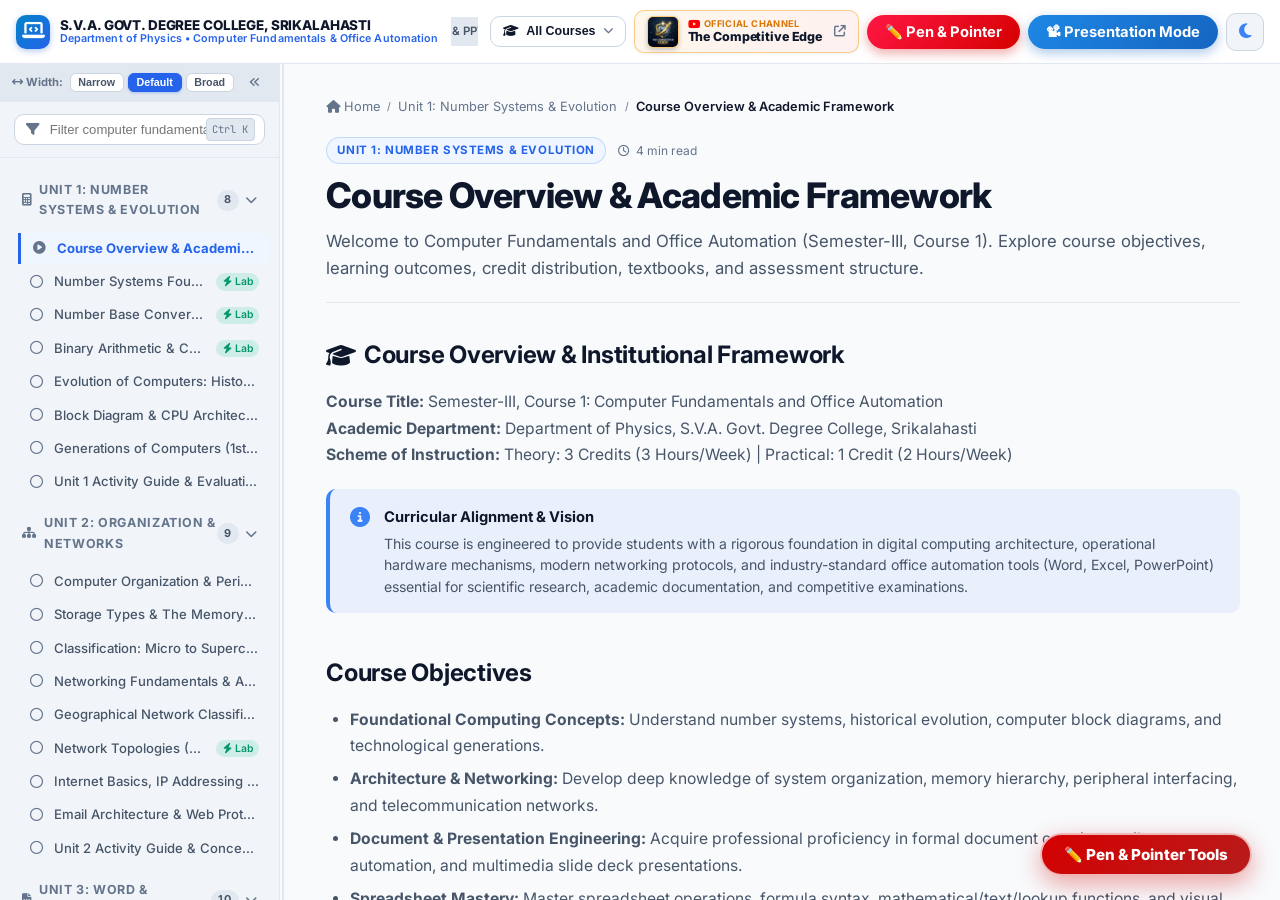
==== commit c631c32a: "Add interactive Pen & Pointer annotation suite, laser pointer, and presentation mode tools" ====
--- a/index.html
+++ b/index.html
@@ -31,6 +31,7 @@
       document.write('<script src="https://cdn.jsdelivr.net/npm/katex@0.16.11/dist/contrib/auto-render.min.js"><\\/script>');
     }
   </script>
+  <link rel="stylesheet" href="css/presentation-tools.css">
 </head>
 <body>
 
@@ -57,6 +58,7 @@
 
     <!-- Quick Track Switcher Pills -->
     <nav class="track-switcher" aria-label="Curriculum Tracks">
+      <a href="../index.html" class="track-pill" data-track="track-master-portal" title="Return to Master Visual Guide" style="border-color: #38BDF8; color: #0284C7;"><i class="fa-solid fa-house"></i> Master Guide</a>
       <a href="#cfoa-intro" class="track-pill active" data-track="track-unit1">Unit 1: Hardware</a>
       <a href="#computer-organization-io" class="track-pill" data-track="track-unit2">Unit 2: Networks</a>
       <a href="#word-basics-interface" class="track-pill" data-track="track-unit3">Unit 3: Word &amp; PPT</a>
@@ -304,6 +306,10 @@
           <i class="fa-solid fa-arrow-up-right-from-square"></i>
         </span>
       </a>
+
+            <!-- Presentation & Teacher Annotation Tools -->
+      <button class="action-pill pill-red" onclick="window.PresentationTools.toggleAnnotationToolbar();" title="Draw, write, underline, or laser-point on the page (Shortcut: Alt+P)">✏️ Pen &amp; Pointer</button>
+      <button id="presModeBtn" class="action-pill pill-blue" onclick="window.PresentationTools.togglePresentationMode();" title="Enter Presentation Mode (F11/Esc)">📽 Presentation Mode</button>
 
       <button class="theme-toggle-btn" id="theme-toggle-btn" aria-label="Toggle Dark/Light Mode" title="Toggle Theme">
         <i class="fa-solid fa-moon"></i>
@@ -455,5 +461,6 @@
   <script src="js/navigation.js"></script>
   <script src="js/app.js"></script>
 
+  <script src="js/presentation-tools.js" defer></script>
 </body>
 </html>
--- a/css/interactive-tools.css
+++ b/css/interactive-tools.css
@@ -194,8 +194,10 @@
 }
 
 .spreadsheet-table {
-  width: 100%;
   border-collapse: collapse;
+  table-layout: fixed;
+  width: max-content;
+  min-width: 100%;
   font-family: var(--font-sans);
   font-size: 0.85rem;
   text-align: left;
@@ -204,7 +206,7 @@
 .spreadsheet-table th, 
 .spreadsheet-table td {
   border: 1px solid var(--border-subtle);
-  padding: 0.45rem 0.65rem;
+  padding: 0;
   white-space: nowrap;
 }
 
@@ -214,14 +216,62 @@
   color: var(--text-secondary);
   text-align: center;
   user-select: none;
+  position: relative;
+  overflow: visible;
+}
+
+.spreadsheet-table th.col-header {
+  position: relative;
+  padding: 0.45rem 0.5rem;
+  overflow: visible;
+  height: 32px;
+  vertical-align: middle;
+}
+
+.spreadsheet-table .col-resizer {
+  position: absolute;
+  top: 0;
+  right: -3px;
+  width: 7px;
+  height: 100%;
+  cursor: col-resize;
+  z-index: 10;
+  user-select: none;
+}
+
+.spreadsheet-table .col-resizer:hover,
+.spreadsheet-table .col-resizer.is-resizing {
+  background-color: var(--primary);
 }
 
 .spreadsheet-table th.row-header {
-  width: 40px;
-  min-width: 40px;
+  width: 44px;
+  min-width: 44px;
+  max-width: 44px;
   background: var(--bg-sidebar);
   font-family: var(--font-mono);
   font-size: 0.78rem;
+  position: relative;
+  overflow: visible;
+  padding: 0;
+  text-align: center;
+  vertical-align: middle;
+}
+
+.spreadsheet-table .row-resizer {
+  position: absolute;
+  bottom: -3px;
+  left: 0;
+  width: 100%;
+  height: 7px;
+  cursor: row-resize;
+  z-index: 10;
+  user-select: none;
+}
+
+.spreadsheet-table .row-resizer:hover,
+.spreadsheet-table .row-resizer.is-resizing {
+  background-color: var(--primary);
 }
 
 .spreadsheet-table td.cell-input {
@@ -229,6 +279,9 @@
   color: var(--text-primary);
   cursor: cell;
   position: relative;
+  padding: 0;
+  overflow: hidden;
+  vertical-align: middle;
   transition: background-color var(--transition-fast);
 }
 
@@ -239,14 +292,72 @@
   z-index: 2;
 }
 
-.spreadsheet-table input.cell-editor {
+.spreadsheet-table td.cell-input.cell-in-selection {
+  background-color: rgba(59, 130, 246, 0.16) !important;
+  outline: 1.5px dashed #2563eb !important;
+  z-index: 3;
+}
+
+.spreadsheet-table td.cell-merged-master {
+  position: relative;
+}
+
+.spreadsheet-table input.cell-editor,
+.spreadsheet-table textarea.cell-editor {
   width: 100%;
+  height: 100%;
+  min-height: 26px;
+  padding: 0.35rem 0.5rem;
+  box-sizing: border-box;
   border: none;
   background: transparent;
   font-family: inherit;
   font-size: inherit;
   color: inherit;
   outline: none;
+  display: block;
+}
+
+.spreadsheet-table textarea.cell-editor.wrap-text {
+  white-space: normal;
+  word-break: break-word;
+  resize: none;
+  line-height: 1.35;
+}
+
+.spr-size-stepper {
+  display: inline-flex;
+  align-items: center;
+  gap: 2px;
+  background: var(--bg-surface);
+  border: 1px solid var(--border-medium);
+  border-radius: var(--radius-sm);
+  padding: 0 4px;
+  height: 28px;
+}
+
+.spr-stepper-label {
+  font-size: 0.72rem;
+  font-weight: 600;
+  color: var(--text-muted);
+  padding-right: 2px;
+  user-select: none;
+}
+
+.spr-step-btn {
+  height: 22px;
+  min-width: 20px;
+  padding: 0 4px;
+  border: none;
+  background: transparent;
+  color: var(--text-primary);
+  cursor: pointer;
+  border-radius: 2px;
+}
+
+.spr-step-btn:hover {
+  background: var(--primary-light);
+  color: var(--primary);
 }
 
 .spreadsheet-sample-presets {
@@ -274,6 +385,188 @@
 .preset-chip:hover {
   border-color: var(--primary);
   color: var(--primary);
+}
+
+.preset-chip.active {
+  background: var(--primary);
+  border-color: var(--primary);
+  color: #ffffff;
+  font-weight: 700;
+  box-shadow: 0 1px 3px rgba(37, 99, 235, 0.3);
+}
+
+/* --- Excel-Style Ribbon Toolbar --- */
+.spreadsheet-ribbon-toolbar {
+  display: flex;
+  flex-wrap: wrap;
+  align-items: center;
+  gap: 0.5rem;
+  padding: 0.6rem 0.85rem;
+  background: var(--bg-sidebar);
+  border: 1px solid var(--border-medium);
+  border-radius: var(--radius-md);
+  font-size: 0.82rem;
+}
+
+.toolbar-btn-group {
+  display: flex;
+  align-items: center;
+  gap: 0.3rem;
+}
+
+.toolbar-group-label {
+  font-size: 0.72rem;
+  font-weight: 700;
+  color: var(--text-muted);
+  text-transform: uppercase;
+  letter-spacing: 0.03em;
+  margin-right: 0.2rem;
+  user-select: none;
+  display: inline-flex;
+  align-items: center;
+  gap: 0.25rem;
+}
+
+.spr-tool-btn {
+  display: inline-flex;
+  align-items: center;
+  justify-content: center;
+  gap: 0.35rem;
+  height: 28px;
+  min-width: 28px;
+  padding: 0 0.55rem;
+  background: var(--bg-surface);
+  border: 1px solid var(--border-medium);
+  border-radius: var(--radius-sm);
+  color: var(--text-primary);
+  font-size: 0.78rem;
+  font-weight: 600;
+  cursor: pointer;
+  transition: all var(--transition-fast);
+  user-select: none;
+}
+
+.spr-tool-btn:hover {
+  border-color: var(--primary);
+  color: var(--primary);
+  background: var(--primary-light);
+}
+
+.spr-tool-btn.active {
+  background: var(--primary);
+  border-color: var(--primary);
+  color: #ffffff;
+}
+
+.spr-btn-danger:hover {
+  border-color: #ef4444;
+  color: #ef4444;
+  background: rgba(239, 68, 68, 0.08);
+}
+
+.spr-btn-success {
+  color: #15803d;
+  border-color: #86efac;
+  background: #f0fdf4;
+}
+
+.spr-btn-success:hover {
+  background: #dcfce7;
+  border-color: #22c55e;
+  color: #166534;
+}
+
+.spr-btn-secondary {
+  color: #0369a1;
+  border-color: #bae6fd;
+  background: #f0f9ff;
+}
+
+.spr-btn-secondary:hover {
+  background: #e0f2fe;
+  border-color: #38bdf8;
+  color: #075985;
+}
+
+.spr-toolbar-sep {
+  width: 1px;
+  height: 22px;
+  background: var(--border-medium);
+  margin: 0 0.25rem;
+}
+
+.spr-toolbar-subsep {
+  width: 1px;
+  height: 16px;
+  background: var(--border-subtle);
+  margin: 0 0.2rem;
+}
+
+/* --- Color Picker Controls --- */
+.spr-color-trigger-wrap {
+  position: relative;
+  display: inline-flex;
+  align-items: center;
+}
+
+.spr-color-label {
+  display: inline-flex;
+  flex-direction: column;
+  align-items: center;
+  justify-content: center;
+  height: 28px;
+  width: 28px;
+  background: var(--bg-surface);
+  border: 1px solid var(--border-medium);
+  border-radius: var(--radius-sm);
+  cursor: pointer;
+  color: var(--text-primary);
+  font-size: 0.78rem;
+  transition: all var(--transition-fast);
+}
+
+.spr-color-label:hover {
+  border-color: var(--primary);
+  color: var(--primary);
+}
+
+.spr-color-swatch-bar {
+  width: 16px;
+  height: 3px;
+  border-radius: 1px;
+  margin-top: 1px;
+  box-shadow: 0 0 1px rgba(0, 0, 0, 0.4);
+}
+
+.spr-color-native-input {
+  position: absolute;
+  opacity: 0;
+  width: 0;
+  height: 0;
+  pointer-events: none;
+}
+
+.spr-quick-swatches {
+  display: inline-flex;
+  align-items: center;
+  gap: 3px;
+  padding: 0 2px;
+}
+
+.spr-swatch {
+  display: inline-block;
+  width: 14px;
+  height: 14px;
+  border-radius: 3px;
+  cursor: pointer;
+  transition: transform var(--transition-fast), box-shadow var(--transition-fast);
+  box-shadow: 0 1px 2px rgba(0, 0, 0, 0.15);
+}
+
+.spr-swatch:hover {
+  transform: scale(1.25);
+  z-index: 5;
+  box-shadow: 0 2px 4px rgba(0, 0, 0, 0.25);
 }
 
 /* ==========================================================================
@@ -844,6 +1137,952 @@
   border-radius: var(--radius-sm);
 }
 
+/* Word Processor Enhanced Features */
+.wp-find-replace-bar {
+  display: flex;
+  align-items: center;
+  gap: 0.75rem;
+  padding: 0.5rem 1rem;
+  background: var(--bg-surface);
+  border-bottom: 2px solid var(--primary);
+  box-shadow: 0 4px 12px rgba(0, 0, 0, 0.08);
+  flex-wrap: wrap;
+  animation: slideDown 0.2s ease-out;
+}
+
+.wp-fr-group {
+  display: flex;
+  align-items: center;
+  gap: 0.4rem;
+  color: var(--text-muted);
+}
+
+.wp-fr-input {
+  padding: 0.25rem 0.5rem;
+  font-size: 0.8rem;
+  border: 1px solid var(--border-medium);
+  border-radius: var(--radius-sm);
+  background: var(--bg-sidebar);
+  color: var(--text-primary);
+  min-width: 140px;
+}
+
+.wp-fr-counter {
+  font-size: 0.74rem;
+  font-weight: 600;
+  color: var(--primary);
+  min-width: 65px;
+}
+
+.wp-fr-buttons {
+  display: flex;
+  align-items: center;
+  gap: 0.35rem;
+}
+
+.wp-fr-btn {
+  padding: 0.25rem 0.6rem;
+  font-size: 0.78rem;
+  font-weight: 600;
+  border: 1px solid var(--border-medium);
+  border-radius: var(--radius-sm);
+  background: var(--bg-surface);
+  color: var(--text-primary);
+  cursor: pointer;
+  transition: all var(--transition-fast);
+}
+
+.wp-fr-btn:hover {
+  background: var(--primary-light);
+  border-color: var(--primary);
+  color: var(--primary);
+}
+
+.wp-fr-close {
+  font-size: 1.1rem;
+  line-height: 1;
+  padding: 0.15rem 0.45rem;
+  border: none;
+  background: transparent;
+  color: var(--text-muted);
+  cursor: pointer;
+}
+.wp-fr-close:hover {
+  color: #ef4444;
+}
+
+mark.wp-find-highlight {
+  background-color: #fef08a;
+  color: #854d0e;
+  border-radius: 2px;
+  padding: 1px 2px;
+}
+
+mark.wp-find-highlight.current {
+  background-color: #f97316;
+  color: #ffffff;
+}
+
+.wp-page-container.orientation-landscape .wp-paper-page {
+  max-width: 1050px !important;
+  min-height: 400px;
+}
+
+.wp-page-container.margins-narrow .wp-paper-page {
+  padding: 1.25rem 1.5rem !important;
+}
+
+.wp-page-container.margins-compact .wp-paper-page {
+  padding: 0.6rem 0.8rem !important;
+}
+
+.btn-success-accent {
+  background: #f0fdf4;
+  color: #15803d !important;
+  border-color: #86efac !important;
+}
+.btn-success-accent:hover {
+  background: #dcfce7 !important;
+  border-color: #22c55e !important;
+  color: #166534 !important;
+}
+
+/* ==========================================================================
+   Word Processor: A4 Page Layout, TC/HC Mobile Badges, Tables & Images
+   ========================================================================== */
+
+/* Text Color (TC) & Highlight Color (HC) Mobile Badges */
+.wp-color-btn-wrapper {
+  display: inline-flex;
+  align-items: center;
+  gap: 0.25rem;
+  padding: 0.2rem 0.45rem;
+  border: 1px solid var(--border-medium);
+  border-radius: var(--radius-sm);
+  background: var(--bg-surface);
+  cursor: pointer;
+  position: relative;
+  user-select: none;
+  font-size: 0.74rem;
+  font-weight: 700;
+  color: var(--text-primary);
+  transition: all var(--transition-fast);
+  line-height: 1.2;
+}
+
+.wp-color-btn-wrapper:hover {
+  background: var(--primary-light);
+  border-color: var(--primary);
+  color: var(--primary);
+}
+
+.wp-color-tag-tc {
+  color: #2563eb;
+  font-weight: 800;
+}
+
+.wp-color-tag-hc {
+  color: #d97706;
+  font-weight: 800;
+}
+
+.wp-color-indicator {
+  display: inline-block;
+  width: 14px;
+  height: 14px;
+  border-radius: 3px;
+  border: 1px solid rgba(0, 0, 0, 0.3);
+  box-shadow: inset 0 0 2px rgba(0, 0, 0, 0.2);
+  vertical-align: middle;
+}
+
+.wp-color-picker-hidden {
+  position: absolute;
+  opacity: 0;
+  width: 0;
+  height: 0;
+  pointer-events: none;
+}
+
+/* A4 Page Formatting & Multi-Page Continuous Canvas */
+.wp-workspace {
+  background: #475569;
+  padding: 2rem 1rem;
+  overflow-x: auto;
+  display: flex;
+  flex-direction: column;
+  align-items: center;
+  gap: 2rem;
+  box-sizing: border-box;
+  width: 100%;
+}
+
+[data-theme="dark"] .wp-workspace {
+  background: #0f172a;
+}
+
+.wp-pages-container {
+  display: flex;
+  flex-direction: column;
+  align-items: center;
+  gap: 28px;
+  width: 100%;
+}
+
+.wp-a4-page {
+  width: 794px; /* Standard A4 210mm at 96 DPI */
+  min-height: 1123px; /* Standard A4 297mm at 96 DPI */
+  max-width: 100%;
+  background: #ffffff;
+  color: #1e293b;
+  box-shadow: 0 8px 30px rgba(0, 0, 0, 0.3), 0 2px 6px rgba(0, 0, 0, 0.12);
+  border-radius: 3px;
+  box-sizing: border-box;
+  display: flex;
+  flex-direction: column;
+  position: relative;
+  padding: 60px 72px; /* Normal A4 Margins */
+  transition: all 0.2s ease;
+}
+
+[data-theme="dark"] .wp-a4-page {
+  background: #1e293b;
+  color: #f8fafc;
+  box-shadow: 0 8px 30px rgba(0, 0, 0, 0.55);
+}
+
+/* Orientation Landscape */
+.wp-pages-container.orientation-landscape .wp-a4-page {
+  width: 1123px;
+  min-height: 794px;
+}
+
+/* Page Margins */
+.wp-pages-container.margins-narrow .wp-a4-page {
+  padding: 35px 42px !important;
+}
+
+.wp-pages-container.margins-compact .wp-a4-page {
+  padding: 14px 18px !important;
+}
+
+/* Header & Footer bands on each A4 sheet */
+.wp-page-header-band {
+  display: flex;
+  justify-content: space-between;
+  align-items: center;
+  font-size: 0.72rem;
+  color: #94a3b8;
+  border-bottom: 1px solid #e2e8f0;
+  padding-bottom: 6px;
+  margin-bottom: 16px;
+  user-select: none;
+}
+
+[data-theme="dark"] .wp-page-header-band {
+  border-bottom-color: #334155;
+  color: #64748b;
+}
+
+.wp-page-footer-band {
+  display: flex;
+  justify-content: space-between;
+  align-items: center;
+  font-size: 0.72rem;
+  color: #94a3b8;
+  border-top: 1px solid #e2e8f0;
+  padding-top: 6px;
+  margin-top: auto;
+  user-select: none;
+}
+
+[data-theme="dark"] .wp-page-footer-band {
+  border-top-color: #334155;
+  color: #64748b;
+}
+
+.wp-page-content {
+  flex: 1;
+  outline: none;
+  font-size: 0.96rem;
+  line-height: 1.65;
+  font-family: 'Times New Roman', Georgia, serif;
+  min-height: 300px;
+}
+
+/* Resizable & Draggable Image Styles */
+.wp-image-container {
+  position: relative;
+  display: inline-block;
+  user-select: none;
+  border: none !important;
+  outline: none !important;
+  margin: 8px auto;
+  max-width: 100%;
+  vertical-align: middle;
+  cursor: move;
+  transition: box-shadow 0.15s ease;
+}
+
+/* Free Floating / Over Text Placement */
+.wp-image-container.wp-image-floating {
+  position: absolute !important;
+  z-index: 50;
+  margin: 0 !important;
+  box-shadow: 0 4px 18px rgba(0, 0, 0, 0.22);
+}
+
+/* Passport Size Photo Preset (Top-Right Corner) */
+.wp-image-container.wp-image-passport {
+  position: absolute !important;
+  top: 45px;
+  right: 50px;
+  width: 115px !important;
+  z-index: 60;
+  margin: 0 !important;
+  box-shadow: 0 3px 12px rgba(0, 0, 0, 0.25);
+  border: 1px solid #94a3b8 !important;
+}
+
+.wp-image-container.wp-image-passport .wp-doc-image {
+  width: 100% !important;
+  height: 140px !important;
+  object-fit: cover !important;
+}
+
+/* Text Wrapping Presets */
+.wp-image-container.wp-image-wrap-right {
+  float: right;
+  margin: 0 0 14px 20px !important;
+}
+
+.wp-image-container.wp-image-wrap-left {
+  float: left;
+  margin: 0 20px 14px 0 !important;
+}
+
+.wp-image-container.active-selected .wp-doc-image {
+  outline: 2px solid #2563eb;
+  outline-offset: 1px;
+}
+
+.wp-image-wrapper {
+  position: relative;
+  display: inline-block;
+  max-width: 100%;
+}
+
+.wp-doc-image {
+  display: block;
+  height: auto;
+  border-radius: 4px;
+  box-shadow: 0 3px 12px rgba(0, 0, 0, 0.15);
+  max-width: 100%;
+  object-fit: contain;
+}
+
+/* Floating Image Controls Bar */
+.wp-image-floating-bar {
+  position: absolute;
+  top: -44px;
+  left: 50%;
+  transform: translateX(-50%);
+  display: none;
+  align-items: center;
+  gap: 3px;
+  background: #1e293b;
+  padding: 4px 8px;
+  border-radius: 6px;
+  box-shadow: 0 6px 20px rgba(0, 0, 0, 0.45);
+  z-index: 200;
+  white-space: nowrap;
+}
+
+.wp-image-container.active-selected .wp-image-floating-bar {
+  display: flex;
+}
+
+.wp-img-tool-btn {
+  background: #334155;
+  border: 1px solid #475569;
+  color: #f8fafc;
+  padding: 3px 6px;
+  font-size: 0.72rem;
+  font-weight: 600;
+  border-radius: 3px;
+  cursor: pointer;
+  transition: all 0.15s ease;
+}
+
+.wp-img-tool-btn:hover {
+  background: #2563eb;
+  border-color: #3b82f6;
+  color: #ffffff;
+}
+
+.wp-img-tool-btn.btn-danger-tool:hover {
+  background: #dc2626;
+  border-color: #ef4444;
+}
+
+.wp-page-close-btn {
+  background: transparent;
+  border: none;
+  color: #ef4444;
+  cursor: pointer;
+  font-size: 0.82rem;
+  padding: 1px 5px;
+  border-radius: 3px;
+  transition: all 0.15s ease;
+}
+.wp-page-close-btn:hover {
+  background: #fee2e2;
+  color: #b91c1c;
+}
+
+/* Dual Rulers: Horizontal & Vertical */
+.wp-workspace-inner {
+  display: flex;
+  flex-direction: column;
+  align-items: center;
+  position: relative;
+}
+
+.wp-ruler-top-row {
+  display: flex;
+  align-items: stretch;
+  margin-bottom: 0;
+}
+
+.wp-ruler-corner {
+  width: 24px;
+  height: 24px;
+  background: #e2e8f0;
+  border: 1px solid #cbd5e1;
+  display: flex;
+  align-items: center;
+  justify-content: center;
+  font-size: 0.65rem;
+  color: #64748b;
+  user-select: none;
+  box-sizing: border-box;
+}
+
+[data-theme="dark"] .wp-ruler-corner {
+  background: #1e293b;
+  border-color: #334155;
+  color: #94a3b8;
+}
+
+.wp-ruler-horizontal {
+  height: 24px;
+  width: 794px;
+  background: #f8fafc;
+  border: 1px solid #cbd5e1;
+  border-left: 0;
+  position: relative;
+  user-select: none;
+  overflow: hidden;
+  box-sizing: border-box;
+  display: flex;
+}
+
+[data-theme="dark"] .wp-ruler-horizontal {
+  background: #0f172a;
+  border-color: #334155;
+}
+
+.wp-workspace-main-row {
+  display: flex;
+  align-items: flex-start;
+}
+
+.wp-ruler-vertical {
+  width: 24px;
+  height: 1123px;
+  background: #f8fafc;
+  border: 1px solid #cbd5e1;
+  border-top: 0;
+  position: relative;
+  user-select: none;
+  overflow: hidden;
+  box-sizing: border-box;
+  display: flex;
+  flex-direction: column;
+}
+
+[data-theme="dark"] .wp-ruler-vertical {
+  background: #0f172a;
+  border-color: #334155;
+}
+
+.wp-workspace.orientation-landscape .wp-ruler-horizontal {
+  width: 1123px;
+}
+
+.wp-workspace.orientation-landscape .wp-ruler-vertical {
+  height: 794px;
+}
+
+.ruler-tick-h {
+  position: absolute;
+  bottom: 0;
+  width: 1px;
+  background: #94a3b8;
+}
+.ruler-tick-h.major {
+  height: 14px;
+}
+.ruler-tick-h.sub {
+  height: 7px;
+}
+.ruler-num-h {
+  position: absolute;
+  top: 1px;
+  font-size: 0.62rem;
+  color: #475569;
+  font-family: var(--font-mono);
+  transform: translateX(-50%);
+}
+[data-theme="dark"] .ruler-num-h {
+  color: #94a3b8;
+}
+
+.ruler-tick-v {
+  position: absolute;
+  right: 0;
+  height: 1px;
+  background: #94a3b8;
+}
+.ruler-tick-v.major {
+  width: 14px;
+}
+.ruler-tick-v.sub {
+  width: 7px;
+}
+.ruler-num-v {
+  position: absolute;
+  left: 2px;
+  font-size: 0.62rem;
+  color: #475569;
+  font-family: var(--font-mono);
+  transform: translateY(-50%);
+}
+[data-theme="dark"] .ruler-num-v {
+  color: #94a3b8;
+}
+
+/* Shaded Margins on Rulers */
+.wp-ruler-margin-zone {
+  position: absolute;
+  background: rgba(100, 116, 139, 0.18);
+  pointer-events: none;
+}
+[data-theme="dark"] .wp-ruler-margin-zone {
+  background: rgba(255, 255, 255, 0.08);
+}
+
+/* Presentation Studio: Draggable, Resizable & Floating Images */
+.ppt-slide-canvas {
+  position: relative;
+  overflow: hidden;
+}
+
+.ppt-slide-img-container {
+  position: absolute;
+  cursor: move;
+  user-select: none;
+  z-index: 30;
+  display: inline-block;
+  border-radius: 4px;
+}
+
+.ppt-slide-img-container.active-selected .ppt-slide-img {
+  outline: 2px solid #38bdf8;
+  outline-offset: 1px;
+}
+
+.ppt-slide-img {
+  display: block;
+  height: auto;
+  border-radius: 6px;
+  box-shadow: 0 4px 15px rgba(0, 0, 0, 0.35);
+  max-width: 100%;
+}
+
+.ppt-img-resize-handle {
+  position: absolute;
+  width: 12px;
+  height: 12px;
+  background: #38bdf8;
+  border: 2px solid #ffffff;
+  border-radius: 2px;
+  bottom: -4px;
+  right: -4px;
+  cursor: nwse-resize;
+  display: none;
+  z-index: 40;
+}
+
+.ppt-slide-img-container.active-selected .ppt-img-resize-handle {
+  display: block;
+}
+
+.ppt-image-floating-bar {
+  position: absolute;
+  top: -38px;
+  left: 50%;
+  transform: translateX(-50%);
+  display: none;
+  align-items: center;
+  gap: 3px;
+  background: rgba(15, 23, 42, 0.95);
+  backdrop-filter: blur(6px);
+  padding: 3px 6px;
+  border-radius: 5px;
+  box-shadow: 0 4px 14px rgba(0, 0, 0, 0.5);
+  z-index: 100;
+  white-space: nowrap;
+}
+
+.ppt-slide-img-container.active-selected .ppt-image-floating-bar {
+  display: flex;
+}
+
+.ppt-img-tool-btn {
+  background: rgba(255, 255, 255, 0.15);
+  color: #f8fafc;
+  border: none;
+  padding: 2px 6px;
+  font-size: 0.72rem;
+  border-radius: 3px;
+  cursor: pointer;
+  transition: background 0.15s, color 0.15s;
+  display: inline-flex;
+  align-items: center;
+  gap: 3px;
+}
+.ppt-img-tool-btn:hover {
+  background: #38bdf8;
+  color: #0f172a;
+}
+.ppt-img-tool-btn.btn-danger:hover {
+  background: #ef4444;
+  color: #ffffff;
+}
+
+/* Passport Photo / Badge preset docked top-right over text */
+.ppt-image-passport {
+  top: 20px !important;
+  right: 20px !important;
+  left: auto !important;
+  width: 115px !important;
+  height: auto !important;
+}
+.ppt-image-passport .ppt-slide-img {
+  width: 115px !important;
+  height: 140px !important;
+  object-fit: cover;
+  border: 2px solid rgba(255, 255, 255, 0.75);
+  border-radius: 4px;
+}
+
+/* Presentation Canvas Stage Frame with Horizontal and Vertical Rulers */
+.ppt-stage-outer {
+  display: flex;
+  flex-direction: column;
+  width: 100%;
+  max-width: 710px;
+  margin: 0 auto;
+  border-radius: var(--radius-lg);
+  box-shadow: 0 12px 32px rgba(0, 0, 0, 0.28);
+  overflow: hidden;
+  border: 1px solid rgba(255, 255, 255, 0.12);
+}
+
+.ppt-ruler-top-row {
+  display: flex;
+  height: 18px;
+  background: #0f172a;
+  border-bottom: 1px solid rgba(255, 255, 255, 0.12);
+  user-select: none;
+}
+
+.ppt-ruler-corner {
+  width: 18px;
+  height: 18px;
+  background: #1e293b;
+  border-right: 1px solid rgba(255, 255, 255, 0.12);
+  display: flex;
+  align-items: center;
+  justify-content: center;
+  font-size: 8px;
+  color: #64748b;
+  flex-shrink: 0;
+}
+
+.ppt-ruler-h {
+  flex: 1;
+  height: 18px;
+  position: relative;
+  background: #0f172a;
+  overflow: hidden;
+}
+
+.ppt-stage-main-row {
+  display: flex;
+  flex: 1;
+  position: relative;
+  background: #0f172a;
+}
+
+.ppt-ruler-v {
+  width: 18px;
+  position: relative;
+  background: #0f172a;
+  border-right: 1px solid rgba(255, 255, 255, 0.12);
+  flex-shrink: 0;
+  user-select: none;
+  overflow: hidden;
+}
+
+.ppt-ruler-tick-h {
+  position: absolute;
+  bottom: 0;
+  width: 1px;
+  background: rgba(255, 255, 255, 0.25);
+}
+.ppt-ruler-num-h {
+  position: absolute;
+  top: 1px;
+  font-family: var(--font-mono, monospace);
+  font-size: 8px;
+  color: rgba(255, 255, 255, 0.55);
+  transform: translateX(-50%);
+  line-height: 1;
+}
+
+.ppt-ruler-tick-v {
+  position: absolute;
+  right: 0;
+  height: 1px;
+  background: rgba(255, 255, 255, 0.25);
+}
+.ppt-ruler-num-v {
+  position: absolute;
+  left: 2px;
+  font-family: var(--font-mono, monospace);
+  font-size: 8px;
+  color: rgba(255, 255, 255, 0.55);
+  transform: translateY(-50%);
+  line-height: 1;
+}
+
+/* Corner Drag-to-Resize Handle */
+.wp-image-resize-handle {
+  position: absolute;
+  width: 14px;
+  height: 14px;
+  background: #2563eb;
+  border: 2px solid #ffffff;
+  border-radius: 2px;
+  bottom: -6px;
+  right: -6px;
+  cursor: nwse-resize;
+  display: none;
+  z-index: 10;
+  box-shadow: 0 1px 4px rgba(0, 0, 0, 0.3);
+}
+
+.wp-image-container.active-selected .wp-image-resize-handle {
+  display: block;
+}
+
+.wp-image-caption {
+  font-size: 0.85rem;
+  color: #64748b;
+  margin-top: 6px;
+  font-style: italic;
+  outline: none;
+}
+
+/* Table Tools & Contextual Floating Action Bar */
+.wp-table-floating-bar {
+  position: absolute;
+  display: none;
+  align-items: center;
+  gap: 4px;
+  background: #1e293b;
+  padding: 4px 8px;
+  border-radius: 6px;
+  box-shadow: 0 6px 20px rgba(0, 0, 0, 0.4);
+  z-index: 1000;
+  animation: fadeIn 0.15s ease;
+}
+
+.wp-table-floating-bar .wp-tbl-btn {
+  background: #334155;
+  border: 1px solid #475569;
+  color: #f8fafc;
+  padding: 3px 8px;
+  font-size: 0.74rem;
+  font-weight: 600;
+  border-radius: 4px;
+  cursor: pointer;
+  display: inline-flex;
+  align-items: center;
+  gap: 4px;
+  transition: background 0.15s ease;
+}
+
+.wp-table-floating-bar .wp-tbl-btn:hover {
+  background: #2563eb;
+  border-color: #3b82f6;
+}
+
+.wp-table-floating-bar .wp-tbl-btn.text-danger:hover {
+  background: #dc2626;
+  border-color: #ef4444;
+}
+
+/* Table cell focus styling */
+.wp-page-content table td:focus,
+.wp-page-content table th:focus {
+  outline: 2px solid #2563eb;
+  background: rgba(37, 99, 235, 0.05);
+}
+
+/* Insert Image Modal for Word Processor & Presentation Studio */
+.wp-dialog-modal, .ppt-dialog-modal {
+  position: fixed;
+  top: 0;
+  left: 0;
+  right: 0;
+  bottom: 0;
+  background: rgba(0, 0, 0, 0.65);
+  backdrop-filter: blur(4px);
+  display: flex;
+  align-items: center;
+  justify-content: center;
+  z-index: 99999;
+  animation: fadeIn 0.2s ease;
+}
+
+.wp-dialog-content, .ppt-dialog-content {
+  background: var(--bg-surface);
+  border: 1px solid var(--border-medium);
+  border-radius: var(--radius-md);
+  width: 90%;
+  max-width: 520px;
+  box-shadow: 0 20px 40px rgba(0, 0, 0, 0.35);
+  overflow: hidden;
+  display: flex;
+  flex-direction: column;
+}
+
+.wp-dialog-header, .ppt-dialog-header {
+  padding: 0.85rem 1.25rem;
+  background: var(--bg-sidebar);
+  border-bottom: 1px solid var(--border-subtle);
+  display: flex;
+  align-items: center;
+  justify-content: space-between;
+}
+
+.wp-dialog-header h3, .ppt-dialog-header h3 {
+  margin: 0;
+  font-size: 0.96rem;
+  font-weight: 700;
+  color: var(--text-primary);
+  display: flex;
+  align-items: center;
+  gap: 0.5rem;
+}
+
+.wp-dialog-body, .ppt-dialog-body {
+  padding: 1.25rem;
+  display: flex;
+  flex-direction: column;
+  gap: 1rem;
+}
+
+.wp-dialog-footer, .ppt-dialog-footer {
+  padding: 0.75rem 1.25rem;
+  background: var(--bg-sidebar);
+  border-top: 1px solid var(--border-subtle);
+  display: flex;
+  justify-content: flex-end;
+  gap: 0.6rem;
+}
+
+.wp-upload-dropzone {
+  border: 2px dashed var(--primary);
+  background: rgba(37, 99, 235, 0.04);
+  border-radius: var(--radius-md);
+  padding: 1.25rem;
+  text-align: center;
+  cursor: pointer;
+  transition: background 0.15s ease;
+}
+
+.wp-upload-dropzone:hover {
+  background: rgba(37, 99, 235, 0.08);
+}
+
+.wp-upload-preview {
+  max-height: 160px;
+  max-width: 100%;
+  border-radius: 6px;
+  margin: 8px auto 0 auto;
+  display: none;
+  object-fit: contain;
+  box-shadow: 0 2px 8px rgba(0, 0, 0, 0.15);
+}
+
+.wp-sample-pills {
+  display: flex;
+  flex-wrap: wrap;
+  gap: 6px;
+  margin-top: 6px;
+}
+
+.wp-sample-pill {
+  font-size: 0.74rem;
+  padding: 3px 8px;
+  border-radius: 12px;
+  background: var(--bg-sidebar);
+  border: 1px solid var(--border-medium);
+  color: var(--text-secondary);
+  cursor: pointer;
+  transition: all 0.15s ease;
+}
+
+.wp-sample-pill:hover {
+  background: var(--primary-light);
+  border-color: var(--primary);
+  color: var(--primary);
+}
+
+@media print {
+  body {
+    margin: 0;
+    padding: 0;
+    background: #ffffff !important;
+  }
+  .wp-a4-page {
+    page-break-after: always;
+    width: 210mm !important;
+    min-height: 297mm !important;
+    height: 297mm !important;
+    box-shadow: none !important;
+    margin: 0 !important;
+    padding: 2.54cm !important;
+  }
+  .wp-ribbon, .wp-find-replace-bar, .tool-card-header, .wp-ruler-bar, .wp-status-bar, .wp-image-floating-bar, .wp-image-resize-handle, .wp-table-floating-bar {
+    display: none !important;
+  }
+}
+
 /* ==========================================================================
    Unit 3: Presentation Studio & Slide Deck Player Styles
    ========================================================================== */
@@ -1207,6 +2446,117 @@
   font-weight: 600;
 }
 
+/* Presentation Deck New Layouts & Features */
+.ppt-three-col-grid {
+  display: grid;
+  grid-template-columns: repeat(3, 1fr);
+  gap: 0.75rem;
+  margin-top: 1rem;
+}
+
+.ppt-three-col-grid .ppt-col-card {
+  padding: 0.85rem;
+  border-radius: var(--radius-md);
+}
+
+.ppt-quote-box {
+  padding: 1.5rem 2rem;
+  border-left: 4px solid #38bdf8;
+  margin: 1.5rem 0;
+  font-style: italic;
+  font-size: 1.25rem;
+  line-height: 1.6;
+  background: rgba(255, 255, 255, 0.05);
+  border-radius: 0 var(--radius-md) var(--radius-md) 0;
+}
+
+.ppt-quote-author {
+  font-size: 0.95rem;
+  font-style: normal;
+  font-weight: 600;
+  margin-top: 0.75rem;
+  opacity: 0.85;
+}
+
+.ppt-code-grid {
+  display: grid;
+  grid-template-columns: 1fr 1fr;
+  gap: 1rem;
+  margin-top: 1rem;
+}
+
+.ppt-code-block {
+  font-family: var(--font-mono);
+  font-size: 0.82rem;
+  background: rgba(0, 0, 0, 0.45);
+  padding: 1rem;
+  border-radius: var(--radius-md);
+  border: 1px solid rgba(255, 255, 255, 0.15);
+  overflow-x: auto;
+  white-space: pre-wrap;
+  line-height: 1.5;
+  color: #a7f3d0;
+}
+
+/* Slide Show Laser Pointer & Timer */
+.ppt-laser-pointer {
+  position: fixed;
+  width: 14px;
+  height: 14px;
+  border-radius: 50%;
+  background: #ff0044;
+  box-shadow: 0 0 12px 4px #ff0044, 0 0 20px 8px rgba(255, 0, 68, 0.6);
+  pointer-events: none;
+  z-index: 10001;
+  transform: translate(-50%, -50%);
+  display: none;
+}
+
+.ppt-show-timer {
+  color: #38bdf8;
+  font-family: var(--font-mono);
+  font-size: 0.88rem;
+  font-weight: 700;
+  display: flex;
+  align-items: center;
+  gap: 0.35rem;
+  padding: 0 0.5rem;
+  border-left: 1px solid rgba(255, 255, 255, 0.2);
+  border-right: 1px solid rgba(255, 255, 255, 0.2);
+}
+
+.ppt-notes-show-drawer {
+  position: absolute;
+  top: 20px;
+  right: 20px;
+  max-width: 340px;
+  background: rgba(15, 23, 42, 0.94);
+  backdrop-filter: blur(8px);
+  border: 1px solid rgba(255, 255, 255, 0.25);
+  border-radius: var(--radius-md);
+  padding: 1rem;
+  color: #e2e8f0;
+  font-size: 0.85rem;
+  line-height: 1.5;
+  box-shadow: 0 8px 24px rgba(0,0,0,0.6);
+  z-index: 10000;
+  animation: fadeIn 0.2s ease-out;
+}
+
+.ppt-thumb-reorder-btn {
+  background: transparent;
+  border: none;
+  color: var(--text-muted);
+  cursor: pointer;
+  padding: 2px 4px;
+  font-size: 0.7rem;
+  border-radius: 2px;
+}
+.ppt-thumb-reorder-btn:hover {
+  color: var(--primary);
+  background: var(--primary-light);
+}
+
 /* ==========================================================================
    Unit 5: Pivot Table & Dynamic Charts Slicer Styles
    ========================================================================== */
--- a/css/presentation-tools.css
+++ b/css/presentation-tools.css
@@ -0,0 +1,519 @@
+/* ==========================================================================
+   PRESENTATION & TEACHER ANNOTATION TOOLS SUITE
+   Department of Physics, S.V.A. Govt. Degree College, Srikalahasti
+   High-Performance Viewport-Fixed Canvas Engine (60-120 FPS) with Laser Pointer,
+   Drawing Tools, Presentation Mode & Presenter Navigation Controls.
+   ========================================================================== */
+
+/* --- Action Pills in Navbar --- */
+.action-pill {
+  padding: 8px 18px;
+  border-radius: 9999px;
+  font-size: 0.92rem;
+  font-weight: 700;
+  border: none;
+  cursor: pointer;
+  display: inline-flex;
+  align-items: center;
+  gap: 8px;
+  transition: all 0.2s cubic-bezier(0.16, 1, 0.3, 1);
+  text-decoration: none;
+  font-family: inherit;
+  box-shadow: 0 4px 10px rgba(0, 0, 0, 0.15);
+  white-space: nowrap;
+}
+.action-pill:hover {
+  transform: translateY(-2px);
+  box-shadow: 0 6px 16px rgba(0, 0, 0, 0.22);
+}
+.action-pill:active {
+  transform: translateY(0);
+}
+.pill-red {
+  background: linear-gradient(135deg, #FF1744, #D50000);
+  color: #FFFFFF !important;
+  box-shadow: 0 4px 12px rgba(213, 0, 0, 0.35);
+}
+.pill-red:hover {
+  box-shadow: 0 6px 18px rgba(213, 0, 0, 0.5);
+}
+.pill-blue {
+  background: linear-gradient(135deg, #1E88E5, #1565C0);
+  color: #FFFFFF !important;
+  box-shadow: 0 4px 12px rgba(21, 101, 192, 0.35);
+}
+.pill-blue:hover {
+  box-shadow: 0 6px 18px rgba(21, 101, 192, 0.5);
+}
+.pill-green {
+  background: linear-gradient(135deg, #10B981, #059669);
+  color: #FFFFFF !important;
+  box-shadow: 0 4px 12px rgba(16, 185, 129, 0.35);
+}
+
+/* --- Brand Pulsing Dots --- */
+.laser-dot, .brand-dot-pulse {
+  width: 13px;
+  height: 13px;
+  background: #FF1744;
+  border-radius: 50%;
+  box-shadow: 0 0 10px #FF1744, 0 0 20px #FF1744;
+  animation: dotPulse 1.5s infinite;
+  flex-shrink: 0;
+  display: inline-block;
+}
+.brand-dot-pulse.cyan-dot {
+  background: #38BDF8;
+  box-shadow: 0 0 10px #38BDF8, 0 0 20px #38BDF8;
+}
+.brand-dot-pulse.gold-dot {
+  background: #F59E0B;
+  box-shadow: 0 0 10px #F59E0B, 0 0 20px #F59E0B;
+}
+@keyframes dotPulse {
+  0%, 100% { transform: scale(1); opacity: 1; }
+  50% { transform: scale(1.3); opacity: 0.7; }
+}
+
+/* --- TEACHER ANNOTATION & LASER POINTER SYSTEM --- */
+#annotationContainer {
+  position: fixed;
+  top: 0;
+  left: 0;
+  width: 100vw;
+  height: 100vh;
+  z-index: 99990;
+  pointer-events: none;
+  touch-action: none;
+  overflow: hidden;
+}
+#annotationContainer.active-drawing {
+  pointer-events: auto;
+}
+#annotationContainer.active-laser {
+  pointer-events: auto;
+  touch-action: none;
+  cursor: none;
+}
+#annotationBaseCanvas,
+#annotationActiveCanvas {
+  position: absolute;
+  top: 0;
+  left: 0;
+  width: 100%;
+  height: 100%;
+  pointer-events: none;
+  display: block;
+}
+
+/* Custom Cursors */
+#annotationContainer.cursor-pen {
+  cursor: url('data:image/svg+xml;utf8,<svg xmlns="http://www.w3.org/2000/svg" width="24" height="24" viewBox="0 0 24 24"><path fill="%23D50000" d="M3 17.25V21h3.75L17.81 9.94l-3.75-3.75L3 17.25zM20.71 7.04c.39-.39.39-1.02 0-1.41l-2.34-2.34c-.39-.39-1.02-.39-1.41 0l-1.83 1.83 3.75 3.75 1.83-1.83z"/></svg>') 2 22, crosshair;
+}
+#annotationContainer.cursor-highlighter {
+  cursor: url('data:image/svg+xml;utf8,<svg xmlns="http://www.w3.org/2000/svg" width="24" height="24" viewBox="0 0 24 24"><path fill="%23FFD600" d="M15.24 3.76a2.5 2.5 0 0 1 3.54 0l1.46 1.46a2.5 2.5 0 0 1 0 3.54L10.5 18.5 5 20l1.5-5.5L15.24 3.76z"/></svg>') 4 20, crosshair;
+}
+#annotationContainer.cursor-eraser {
+  cursor: url('data:image/svg+xml;utf8,<svg xmlns="http://www.w3.org/2000/svg" width="24" height="24" viewBox="0 0 24 24"><circle cx="12" cy="12" r="9" fill="none" stroke="%2337474F" stroke-width="2"/><circle cx="12" cy="12" r="3" fill="%2337474F"/></svg>') 12 12, cell;
+}
+
+/* Laser Pointer Dot - GPU Hardware Accelerated */
+#laserPointerDot {
+  position: fixed;
+  top: 0;
+  left: 0;
+  width: 18px;
+  height: 18px;
+  border-radius: 50%;
+  background: #FFFFFF;
+  pointer-events: none;
+  z-index: 99992;
+  transform: translate3d(-100px, -100px, 0) translate(-50%, -50%);
+  box-shadow: 0 0 6px #FF1744, 0 0 14px #FF1744, 0 0 26px #FF1744, 0 0 40px #D50000;
+  display: none;
+  will-change: transform;
+}
+#laserPointerDot.active {
+  display: block;
+}
+#laserPointerDot.green-laser {
+  box-shadow: 0 0 6px #00E676, 0 0 14px #00E676, 0 0 26px #00E676, 0 0 40px #00C853;
+}
+
+/* Laser Ripple Click Animation */
+.laser-ripple {
+  position: fixed;
+  top: 0;
+  left: 0;
+  width: 24px;
+  height: 24px;
+  border-radius: 50%;
+  border: 3px solid #FF1744;
+  pointer-events: none;
+  z-index: 99991;
+  animation: rippleExpand 0.6s cubic-bezier(0.1, 0.8, 0.3, 1) forwards;
+  will-change: transform, opacity;
+}
+@keyframes rippleExpand {
+  0% { transform: translate3d(var(--rx, 0), var(--ry, 0), 0) translate(-50%, -50%) scale(0.4); opacity: 1; }
+  100% { transform: translate3d(var(--rx, 0), var(--ry, 0), 0) translate(-50%, -50%) scale(3.5); opacity: 0; }
+}
+
+/* Floating Launcher Pill */
+#teacherPillLauncher {
+  position: fixed;
+  bottom: 24px;
+  right: 28px;
+  z-index: 99980;
+  background: linear-gradient(135deg, #D50000, #B71C1C);
+  color: white;
+  font-size: 0.95rem;
+  font-weight: 800;
+  border-radius: 9999px;
+  padding: 10px 22px;
+  border: 2px solid rgba(255,255,255,0.7);
+  box-shadow: 0 8px 24px rgba(213, 0, 0, 0.35);
+  cursor: pointer;
+  display: flex;
+  align-items: center;
+  gap: 8px;
+  transition: all 0.2s ease;
+  font-family: inherit;
+  user-select: none;
+}
+#teacherPillLauncher:hover {
+  transform: translateY(-3px) scale(1.03);
+  box-shadow: 0 12px 30px rgba(213, 0, 0, 0.45);
+}
+#teacherPillLauncher.hidden {
+  display: none !important;
+}
+
+/* Floating Draggable Teacher Toolbar */
+#teacherToolbar {
+  position: fixed;
+  bottom: 24px;
+  left: 50%;
+  transform: translateX(-50%);
+  z-index: 99995;
+  background: rgba(255, 255, 255, 0.96);
+  backdrop-filter: blur(14px);
+  border: 2px solid #CBD5E1;
+  border-radius: 50px;
+  padding: 8px 18px;
+  display: flex;
+  align-items: center;
+  gap: 10px;
+  box-shadow: 0 12px 36px rgba(0, 0, 0, 0.16), 0 4px 12px rgba(0, 0, 0, 0.08);
+  user-select: none;
+  transition: transform 0.3s cubic-bezier(0.16, 1, 0.3, 1), opacity 0.3s;
+  font-family: inherit;
+}
+#teacherToolbar.minimized {
+  transform: translateX(-50%) translateY(90px);
+  opacity: 0;
+  pointer-events: none;
+}
+
+/* Drag Handle */
+.tb-drag-handle {
+  cursor: grab;
+  color: #94A3B8;
+  font-size: 1.15rem;
+  padding: 0 4px;
+  display: flex;
+  align-items: center;
+}
+.tb-drag-handle:active {
+  cursor: grabbing;
+}
+
+/* Tool Buttons Group */
+.tb-btn-group {
+  display: flex;
+  align-items: center;
+  gap: 6px;
+}
+.tb-btn {
+  width: 40px;
+  height: 40px;
+  border-radius: 50%;
+  border: 1.5px solid transparent;
+  background: #F1F5F9;
+  color: #334155;
+  font-size: 1.15rem;
+  display: flex;
+  align-items: center;
+  justify-content: center;
+  cursor: pointer;
+  transition: all 0.15s ease;
+  position: relative;
+  outline: none;
+}
+.tb-btn:hover {
+  background: #E2E8F0;
+  transform: scale(1.06);
+}
+.tb-btn.active {
+  background: #1E293B;
+  color: #FFFFFF;
+  border-color: #0F172A;
+  box-shadow: 0 4px 12px rgba(15, 23, 42, 0.25);
+  transform: scale(1.08);
+}
+.tb-btn.active.tb-laser {
+  background: #D50000;
+  color: #FFFFFF;
+  box-shadow: 0 0 14px rgba(213, 0, 0, 0.5);
+}
+.tb-btn.active.tb-pen {
+  background: #2563EB;
+  color: #FFFFFF;
+}
+.tb-btn.active.tb-highlighter {
+  background: #CA8A04;
+  color: #FFFFFF;
+}
+.tb-btn.active.tb-eraser {
+  background: #475569;
+  color: #FFFFFF;
+}
+
+/* Dividers */
+.tb-divider {
+  width: 1.5px;
+  height: 26px;
+  background: #E2E8F0;
+  margin: 0 4px;
+}
+
+/* Color Swatches */
+.tb-color-swatch {
+  width: 24px;
+  height: 24px;
+  border-radius: 50%;
+  border: 2px solid #FFFFFF;
+  box-shadow: 0 0 0 1.5px #CBD5E1;
+  cursor: pointer;
+  transition: all 0.15s;
+}
+.tb-color-swatch:hover {
+  transform: scale(1.15);
+}
+.tb-color-swatch.active {
+  transform: scale(1.22);
+  box-shadow: 0 0 0 2.5px #0F172A;
+}
+
+/* Width Selector */
+.tb-size-btn {
+  padding: 4px 10px;
+  border-radius: 12px;
+  background: #F1F5F9;
+  border: 1.5px solid transparent;
+  font-size: 0.82rem;
+  font-weight: 700;
+  color: #475569;
+  cursor: pointer;
+  transition: all 0.15s;
+}
+.tb-size-btn:hover { background: #E2E8F0; }
+.tb-size-btn.active {
+  background: #0F172A;
+  color: #FFFFFF;
+}
+
+/* Tooltip */
+.tb-tooltip {
+  position: absolute;
+  bottom: 120%;
+  left: 50%;
+  transform: translateX(-50%);
+  background: #0F172A;
+  color: white;
+  font-size: 0.75rem;
+  font-weight: 600;
+  padding: 4px 8px;
+  border-radius: 6px;
+  white-space: nowrap;
+  opacity: 0;
+  pointer-events: none;
+  transition: opacity 0.2s;
+  z-index: 99999;
+}
+.tb-btn:hover .tb-tooltip, .tb-color-swatch:hover .tb-tooltip {
+  opacity: 1;
+}
+
+/* Toast Notification */
+#annotationToast {
+  position: fixed;
+  top: 75px;
+  left: 50%;
+  transform: translateX(-50%);
+  background: #0F172A;
+  color: white;
+  padding: 9px 22px;
+  border-radius: 30px;
+  font-size: 0.95rem;
+  font-weight: 700;
+  z-index: 100010;
+  box-shadow: 0 6px 20px rgba(0,0,0,0.25);
+  opacity: 0;
+  pointer-events: none;
+  transition: opacity 0.3s;
+}
+#annotationToast.show {
+  opacity: 1;
+}
+
+/* --- PRESENTATION MODE SYSTEM --- */
+body.presentation-mode {
+  overflow-x: hidden;
+}
+
+/* Sleek Floating Presenter Control Bar */
+#presenterControlBar {
+  position: fixed;
+  top: 14px;
+  left: 50%;
+  transform: translateX(-50%);
+  z-index: 99985;
+  background: rgba(15, 23, 42, 0.94);
+  backdrop-filter: blur(12px);
+  border: 1.5px solid rgba(56, 189, 248, 0.4);
+  border-radius: 50px;
+  padding: 6px 18px;
+  display: none;
+  align-items: center;
+  gap: 14px;
+  box-shadow: 0 10px 30px rgba(0, 0, 0, 0.35);
+  color: #FFFFFF;
+  user-select: none;
+  font-family: inherit;
+  animation: presenterSlideDown 0.3s ease-out;
+}
+@keyframes presenterSlideDown {
+  from { transform: translateX(-50%) translateY(-20px); opacity: 0; }
+  to { transform: translateX(-50%) translateY(0); opacity: 1; }
+}
+body.presentation-mode #presenterControlBar {
+  display: flex !important;
+}
+
+.pres-brand-badge {
+  display: flex;
+  align-items: center;
+  gap: 8px;
+  font-size: 0.85rem;
+  font-weight: 800;
+  letter-spacing: 0.5px;
+  color: #38BDF8;
+  text-transform: uppercase;
+}
+.pres-progress-pill {
+  background: rgba(56, 189, 248, 0.15);
+  border: 1px solid rgba(56, 189, 248, 0.35);
+  border-radius: 9999px;
+  padding: 4px 12px;
+  font-size: 0.85rem;
+  font-weight: 700;
+  color: #F8FAFC;
+}
+.pres-ctrl-btn {
+  background: #1E293B;
+  border: 1px solid #334155;
+  color: #FFFFFF;
+  padding: 6px 14px;
+  border-radius: 9999px;
+  font-size: 0.85rem;
+  font-weight: 700;
+  cursor: pointer;
+  display: inline-flex;
+  align-items: center;
+  gap: 6px;
+  transition: all 0.2s;
+}
+.pres-ctrl-btn:hover {
+  background: #38BDF8;
+  color: #0F172A;
+  border-color: #38BDF8;
+}
+.pres-ctrl-btn.exit-btn {
+  background: rgba(225, 29, 72, 0.2);
+  border-color: rgba(225, 29, 72, 0.5);
+  color: #FDA4AF;
+}
+.pres-ctrl-btn.exit-btn:hover {
+  background: #E11D48;
+  color: #FFFFFF;
+}
+
+/* Presentation Mode View Enhancements */
+body.presentation-mode .topic-card,
+body.presentation-mode .topic-section,
+body.presentation-mode .curriculum-topic-card,
+body.presentation-mode #slide-canvas,
+body.presentation-mode .glass-panel {
+  box-shadow: 0 16px 48px rgba(0, 0, 0, 0.25);
+  transition: all 0.3s ease;
+}
+body.presentation-mode .glossy-heading {
+  font-size: 1.7rem;
+}
+body.presentation-mode .bullets li {
+  font-size: 1.3rem;
+  line-height: 1.9;
+}
+
+/* Mobile Responsive */
+@media (max-width: 768px) {
+  #teacherPillLauncher {
+    bottom: 12px;
+    right: 12px;
+    font-size: 0.82rem;
+    padding: 7px 14px;
+    gap: 6px;
+  }
+  #teacherToolbar {
+    bottom: 8px;
+    left: 50%;
+    transform: translateX(-50%);
+    width: 96vw;
+    max-width: 96vw;
+    padding: 6px 8px;
+    border-radius: 20px;
+    gap: 5px;
+    flex-wrap: wrap;
+    justify-content: center;
+  }
+  #teacherToolbar.minimized {
+    transform: translateX(-50%) translateY(120px);
+  }
+  .tb-btn {
+    width: 35px;
+    height: 35px;
+    font-size: 0.95rem;
+  }
+  .tb-divider {
+    height: 18px;
+    margin: 0 2px;
+  }
+  .tb-color-swatch {
+    width: 20px;
+    height: 20px;
+  }
+  .tb-size-btn {
+    padding: 2px 6px;
+    font-size: 0.72rem;
+  }
+  #presenterControlBar {
+    width: 94vw;
+    padding: 5px 10px;
+    gap: 6px;
+    justify-content: space-between;
+  }
+  .pres-brand-badge {
+    display: none;
+  }
+}
